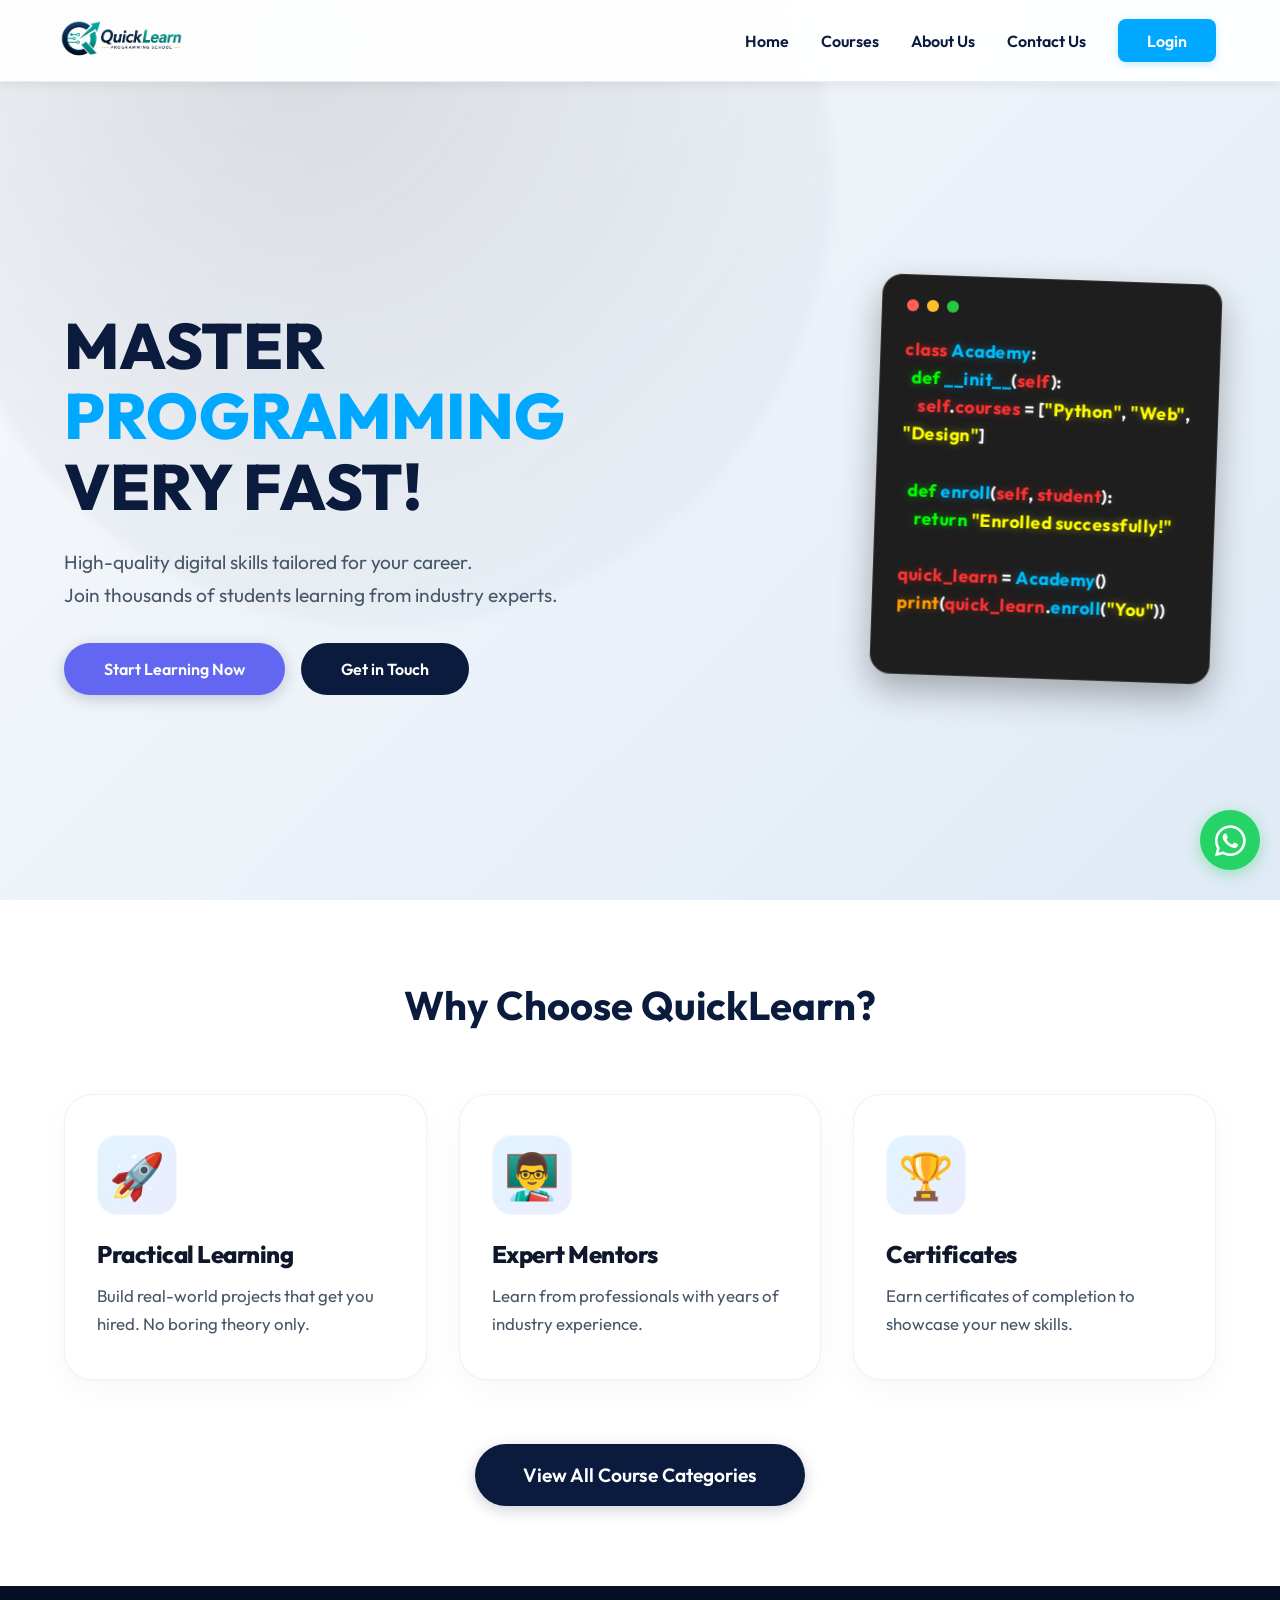
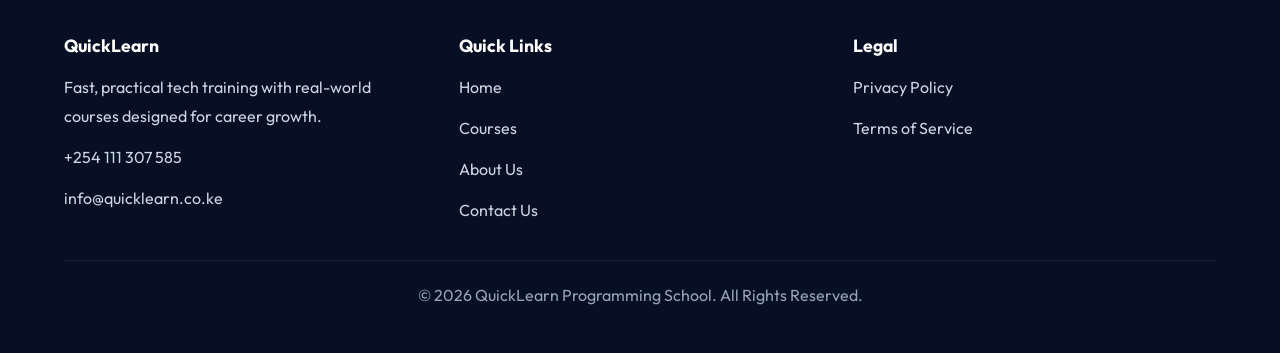
==== static/index.html @ 60c0bbc4 "Remove subtitle text from features section" ====
<!DOCTYPE html>
<html lang="en">
<head>
    <meta charset="UTF-8">
    <meta name="viewport" content="width=device-width, initial-scale=1.0">
    <title>Master Programming | QuickLearn Programming School</title>
    <meta name="description" content="Professional Technology and Programming Courses. Python, Web Development, Design, and more.">
    <link rel="preconnect" href="https://fonts.googleapis.com">
    <link rel="preconnect" href="https://fonts.gstatic.com" crossorigin>
    <link href="https://fonts.googleapis.com/css2?family=Outfit:wght@300;400;600;800&display=swap" rel="stylesheet">
    <link rel="stylesheet" href="/static/css/style.css">
    <link rel="stylesheet" href="https://cdnjs.cloudflare.com/ajax/libs/font-awesome/6.0.0/css/all.min.css">
</head>
<body class="home-page">
    <nav class="navbar">
        <a href="/" class="logo-image">
            <img src="/static/images/logo.jpeg" alt="QuickLearn Logo">
        </a>
        <div class="nav-links" id="dynamic-nav">
            <a href="/">Home</a>
            <a href="/courses">Courses</a>
            <a href="/about">About Us</a>
            <a href="/contact">Contact Us</a>
            <a href="/login" class="btn-auth-nav">Login</a>
        </div>
    </nav>

    <header id="home" class="hero">
        <div class="hero-content home-hero-content">
            <!-- badge removed per request -->
            <h1>MASTER <br><span class="highlight">PROGRAMMING</span> <br>VERY FAST!</h1>
            <p>High-quality digital skills tailored for your career. <br>Join thousands of students learning from industry experts.</p>
            <div class="hero-buttons">
                <a href="/courses" class="btn btn-primary" style="background: var(--primary-accent); padding: 1rem 2.5rem;">Start Learning Now</a>
                <a href="#contact" class="btn btn-secondary" style="background: var(--primary-dark); padding: 1rem 2.5rem;">Get in Touch</a>
            </div>
        </div>
        <div class="hero-image">
            <div class="glass-card mockup-card code-mockup">
                <div class="window-controls">
                    <span class="dot red"></span>
                    <span class="dot yellow"></span>
                    <span class="dot green"></span>
                </div>
                <div class="code-content">
                    <pre><code><span class="variable">class</span> <span class="function-name">Academy</span>:
  <span class="keyword">def</span> <span class="function-name">__init__</span>(<span class="variable">self</span>):
    <span class="variable">self</span>.<span class="variable">courses</span> = [<span class="string">"Python"</span>, <span class="string">"Web"</span>, <span class="string">"Design"</span>]
    
  <span class="keyword">def</span> <span class="function-name">enroll</span>(<span class="variable">self</span>, <span class="variable">student</span>):
    <span class="keyword">return</span> <span class="string">"Enrolled successfully!"</span>

<span class="variable">quick_learn</span> = <span class="function-name">Academy</span>()
<span class="method">print</span>(<span class="variable">quick_learn</span>.<span class="function-name">enroll</span>(<span class="string">"You"</span>))</code></pre>
                </div>
            </div>
        </div>
    </header>

    <section id="features" class="services-section" style="background: white;">
        <div class="section-header">
            <h2>Why Choose QuickLearn?</h2>
        </div>
        <div class="services-grid">
            <div class="service-card">
                <div class="icon">🚀</div>
                <h3>Practical Learning</h3>
                <p>Build real-world projects that get you hired. No boring theory only.</p>
            </div>
            <div class="service-card">
                <div class="icon">👨‍🏫</div>
                <h3>Expert Mentors</h3>
                <p>Learn from professionals with years of industry experience.</p>
            </div>
            <div class="service-card">
                <div class="icon">🏆</div>
                <h3>Certificates</h3>
                <p>Earn certificates of completion to showcase your new skills.</p>
            </div>
        </div>
        <div style="text-align: center; margin-top: 4rem;">
            <a href="/courses" class="btn btn-primary" style="font-size: 1.2rem; padding: 1.2rem 3rem;">View All Course Categories</a>
        </div>
    </section>

    <!-- Contact section removed from home page; use dedicated /contact page -->

    <footer>
        <div class="footer-grid">
            <div class="footer-brand">
                <h3>QuickLearn</h3>
                <p>Fast, practical tech training with real-world courses designed for career growth.</p>
                <a href="tel:+254111307585">+254 111 307 585</a>
                <a href="mailto:info@quicklearn.co.ke">info@quicklearn.co.ke</a>
            </div>
            <div class="footer-links">
                <h4>Quick Links</h4>
                <a href="/">Home</a>
                <a href="/courses">Courses</a>
                <a href="/about">About Us</a>
                <a href="/contact">Contact Us</a>
            </div>
            <div class="footer-links">
                <h4>Legal</h4>
                <a href="/privacy">Privacy Policy</a>
                <a href="/terms">Terms of Service</a>
            </div>
        </div>
        <div class="footer-bottom">
            <p>&copy; 2026 QuickLearn Programming School. All Rights Reserved.</p>
        </div>
    </footer>

    <!-- Floating WhatsApp Button -->
    <a href="https://wa.me/254111307585" class="floating-whatsapp" target="_blank">
        <i class="fab fa-whatsapp" style="color: white; font-size: 35px;"></i>
    </a>

    <script src="/static/js/main.js"></script>
</body>
</html>
---- static/css/style.css ----
:root {
     --primary-dark: #0B1B3D;
    --primary-light: #00A8FF;
    --primary-accent: #6366f1;
    --accent: #FF7A00;
    --success: #22c55e;
    --white: #FFFFFF;
    --bg-light: #F8FAFC;
    --bg-card: #FFFFFF;
    --text-main: #0B1B3D;
    --text-muted: #475569;
    --glass-bg: rgba(255, 255, 255, 0.7);
    --glass-border: rgba(255, 255, 255, 0.4);
    --shadow-sm: 0 1px 2px 0 rgb(0 0 0 / 0.05);
    --shadow-md: 0 4px 6px -1px rgb(0 0 0 / 0.1), 0 2px 4px -2px rgb(0 0 0 / 0.1);
    --shadow-lg: 0 10px 15px -3px rgb(0 0 0 / 0.1), 0 4px 6px -4px rgb(0 0 0 / 0.1);
    --shadow-xl: 0 20px 25px -5px rgb(0 0 0 / 0.1), 0 8px 10px -6px rgb(0 0 0 / 0.1);
}

* {
    margin: 0;
    padding: 0;
    box-sizing: border-box;
    font-family: 'Outfit', sans-serif;
    scroll-behavior: smooth;
}

html {
    /* keep the overscroll area dark to match the footer */
    background-color: #060f24;
    height: 100%;
}

body {
    background-color: var(--bg-light);
    color: var(--text-main);
    overflow-x: hidden;
    padding-top: 90px; /* ensure content sits below fixed navbar */
    min-height: 100vh;
    animation: fadeIn 1s ease-out;
}

/* Page-specific overrides to extend gradient/hero backgrounds to the top (removing seams) */
body.home-page,
body.about-page,
body.contact-page {
    padding-top: 0;
}

body.home-page .hero {
    padding-top: calc(90px + 6rem);
}

body.about-page .hero,
body.contact-page .hero {
    padding-top: calc(90px + 1.5rem) !important;
}

@keyframes fadeIn {
    from { opacity: 0; }
    to { opacity: 1; }
}

@keyframes float {
    0% { transform: translateY(0px) rotate(2deg); }
    50% { transform: translateY(-15px) rotate(3deg); }
    100% { transform: translateY(0px) rotate(2deg); }
}

html {
    scroll-padding-top: 90px;
}

/* Navbar */
.navbar {
    display: flex;
    justify-content: space-between;
    align-items: center;
    padding: 0.5rem 5% 0.5rem 4%;
    min-height: 65px;
    background: rgba(255, 255, 255, 0.95);
    backdrop-filter: blur(15px);
    -webkit-backdrop-filter: blur(15px);
    border-bottom: 1px solid rgba(0, 0, 0, 0.08);
    box-shadow: 0 2px 12px rgba(0, 0, 0, 0.08);
    position: fixed;
    width: 100%;
    top: 0;
    z-index: 1000;
    transition: all 0.3s ease;
    box-sizing: border-box;
}

.logo {
    font-size: 1.4rem;
    font-weight: 800;
    color: var(--primary-dark);
    white-space: nowrap;
    flex-shrink: 0;
    transition: all 0.3s ease;
}

.logo span {
    color: var(--primary-light);
}

.logo-image {
    display: flex;
    align-items: center;
    justify-content: flex-start;
    height: 65px;
    min-width: 340px;
    overflow: hidden;
}

.logo-image img {
    display: block;
    width: auto;
    max-width: 100%;
    height: auto;
    max-height: 55px;
    object-fit: contain;
    transform: scale(2.5);
    transform-origin: center left;
    mix-blend-mode: multiply;
}

.nav-links {
    display: flex;
    align-items: center;
    gap: 2rem;
    flex-wrap: nowrap;
    width: auto;
    margin-left: auto;
}

.nav-links a {
    text-decoration: none;
    color: var(--primary-dark);
    font-weight: 600;
    transition: all 0.3s ease;
    white-space: nowrap;
    font-size: 1rem;
}

.nav-links a:hover {
    color: var(--primary-light);
}

/* Keep link text consistent and highlight active link without hiding/changing text */
.nav-links a:visited {
    color: inherit;
}
.nav-links a:focus {
    outline: none;
}
.nav-links a.active,
.nav-links a[aria-current="page"] {
    color: var(--primary-light);
    font-weight: 800;
}

/* Ensure the auth button stays styled when active */
.nav-links a.btn-auth-nav.active {
    background: var(--primary-light);
    color: white !important;
}

.btn-auth-nav {
    background: var(--primary-light);
    color: white !important;
    padding: 0.7rem 1.8rem;
    border-radius: 8px;
    box-shadow: 0 2px 8px rgba(0, 168, 255, 0.25);
    font-weight: 700;
    white-space: nowrap;
    flex-shrink: 0;
}

.btn-auth-nav:hover {
    background: var(--primary-dark);
    transform: translateY(-2px);
    box-shadow: 0 6px 15px rgba(0, 168, 255, 0.3);
}

.btn-whatsapp-nav {
    background: #25D366;
    color: white !important;
    padding: 0.6rem 1.2rem;
    border-radius: 50px;
}

.btn-whatsapp-nav:hover {
    background: #128C7E;
    color: white !important;
    box-shadow: 0 4px 10px rgba(37, 211, 102, 0.3);
}

/* New Premium Course Cards */
.container {
    max-width: 1200px;
    margin: 0 auto;
    padding: 0 4%;
}

.courses-page {
    padding: 30px 0 3.5rem;
}

.courses-header {
    margin-bottom: 1.4rem;
    max-width: 720px;
}

.courses-header h1 {
    font-size: clamp(2rem, 4vw, 2.8rem);
    margin-bottom: 0.65rem;
    font-weight: 800;
    line-height: 1.05;
}

.courses-header p {
    color: var(--text-muted);
    font-size: 1rem;
    margin: 0;
    max-width: 640px;
}

.course-grid {
    display: grid;
    grid-template-columns: repeat(auto-fill, minmax(260px, 1fr));
    gap: 1rem 1.4rem;
    row-gap: 1.6rem;
    padding: 0.75rem 0 1.75rem 0;
}

.loading-state {
    text-align: center;
    grid-column: 1 / -1;
    padding: 2rem 1rem;
    color: var(--text-muted);
}

.loading-state i {
    font-size: 1.85rem;
    color: var(--primary-light);
}

.udemy-card {
    background: linear-gradient(180deg, rgba(255,255,255,0.96), rgba(245,247,250,0.96));
    border-radius: 20px;
    overflow: hidden;
    transition: transform 0.3s ease, box-shadow 0.3s ease, border-color 0.3s ease;
    border: 1px solid rgba(148, 163, 184, 0.22);
    box-shadow: 0 12px 32px rgba(15, 23, 42, 0.10);
    cursor: pointer;
    display: flex;
    flex-direction: column;
    min-height: 340px;
    position: relative;
}

.udemy-card:hover {
    transform: translateY(-4px);
    box-shadow: 0 18px 40px rgba(15, 23, 42, 0.14);
    border-color: rgba(99, 102, 241, 0.35);
}

.card-img-wrapper {
    width: 100%;
    height: 160px;
    margin-bottom: 0;
    position: relative;
}

.card-img-wrapper::after {
    content: '';
    position: absolute;
    inset: 0;
    background: linear-gradient(180deg, rgba(15, 23, 42, 0.03), rgba(15, 23, 42, 0.18));
    pointer-events: none;
}

.card-img {
    width: 100%;
    height: 100%;
    object-fit: cover;
    display: block;
}

.card-content {
    padding: 0.9rem 1rem 0.55rem;
    flex: 1;
    display: flex;
    flex-direction: column;
}

.card-title {
    font-size: 1.05rem;
    font-weight: 800;
    color: #0f172a;
    margin-bottom: 0.55rem;
    line-height: 1.25;
}

.card-tags {
    display: flex;
    flex-wrap: wrap;
    gap: 0.5rem;
    margin-bottom: 1rem;
}

.tag {
    padding: 0.32rem 0.65rem;
    border-radius: 999px;
    font-size: 0.73rem;
    font-weight: 700;
    color: #334155;
    background: #f8fafc;
    border: 1px solid rgba(148, 163, 184, 0.18);
    display: inline-flex;
    align-items: center;
    gap: 0.22rem;
}

.tag.rating {
    color: #92400e;
    background: rgba(253, 230, 138, 0.35);
    border-color: rgba(245, 158, 11, 0.25);
}

.tag i {
    font-size: 0.72rem;
    color: #d97706;
}

.card-footer {
    padding: 0 1rem 0.85rem;
    display: flex;
    align-items: center;
    justify-content: space-between;
    gap: 0.75rem;
    margin-top: auto;
}

.price-tag {
    font-size: 1rem;
    font-weight: 800;
    color: #111827;
}

.btn-enroll-premium {
    background: linear-gradient(135deg, var(--primary-dark), var(--primary-light));
    color: white;
    padding: 0.55rem 0.95rem;
    border-radius: 999px;
    font-weight: 800;
    border: none;
    transition: transform 0.25s ease, box-shadow 0.25s ease, background 0.25s ease;
    cursor: pointer;
    font-size: 0.82rem;
    white-space: nowrap;
}

.btn-enroll-premium:hover {
    transform: translateY(-1px);
    box-shadow: 0 12px 24px rgba(0, 168, 255, 0.18);
    background: linear-gradient(135deg, #0b172f, #00a8ff);
}

.btn-enrolled-premium {
    background: #e2e8f0;
    color: #0f172a;
    padding: 0.55rem 0.95rem;
    border-radius: 999px;
    font-weight: 800;
    border: 1px solid rgba(148, 163, 184, 0.4);
    cursor: default;
}

.btn-enrolled-premium:hover {
    transform: none;
    box-shadow: none;
    background: #dbeafe;
}

.course-detail-modal {
    position: fixed;
    inset: 0;
    display: none;
    align-items: center;
    justify-content: center;
    background: rgba(15, 23, 42, 0.72);
    z-index: 2000;
    padding: 1.5rem;
}

.course-detail-modal.active {
    display: flex;
}

.course-detail-panel {
    width: min(980px, 100%);
    max-height: min(92vh, 860px);
    overflow-y: auto;
    background: #ffffff;
    border-radius: 28px;
    box-shadow: var(--shadow-xl);
    padding: 1.5rem;
    position: relative;
}

.course-detail-close {
    position: absolute;
    right: 1rem;
    top: 1rem;
    width: 40px;
    height: 40px;
    border: none;
    border-radius: 999px;
    background: rgba(15, 23, 42, 0.08);
    color: #0f172a;
    font-size: 1.25rem;
    cursor: pointer;
}

.course-detail-header {
    display: grid;
    grid-template-columns: 280px 1fr;
    gap: 1.5rem;
    align-items: start;
    margin-bottom: 1.5rem;
}

.course-detail-img {
    width: 100%;
    height: 100%;
    object-fit: cover;
    border-radius: 22px;
}

.course-detail-meta {
    display: flex;
    flex-direction: column;
    gap: 0.6rem;
}

.course-detail-category {
    display: inline-flex;
    padding: 0.45rem 0.85rem;
    border-radius: 999px;
    color: #475569;
    background: #f8fafc;
    border: 1px solid rgba(148, 163, 184, 0.18);
    font-weight: 700;
    width: fit-content;
}

.course-detail-title {
    font-size: clamp(1.9rem, 2.5vw, 2.4rem);
    line-height: 1.1;
    margin: 0;
}

.course-detail-instructor {
    color: var(--text-muted);
    font-weight: 600;
}

.course-detail-rating {
    color: #0f172a;
    font-weight: 800;
    display: inline-flex;
    align-items: center;
    gap: 0.45rem;
}

.course-detail-description {
    color: var(--text-muted);
    line-height: 1.8;
    margin-bottom: 1.5rem;
}

.course-detail-footer {
    display: flex;
    flex-wrap: wrap;
    justify-content: space-between;
    gap: 1rem;
    align-items: center;
}

.course-detail-price {
    font-size: 1.6rem;
    font-weight: 900;
    color: var(--primary-dark);
}

@media (max-width: 820px) {
    .course-detail-header {
        grid-template-columns: 1fr;
    }
}

/* Dashboard Styles */
.dashboard-container {
    padding-top: 30px;
    max-width: 1200px;
    margin: 0 auto;
    padding-left: 5%;
    padding-right: 5%;
}

.dashboard-header {
    display: flex;
    justify-content: space-between;
    align-items: flex-end;
    margin-bottom: 1.5rem;
}

.dashboard-header h1 {
    margin-top: 0;
}

.stats-grid {
    display: grid;
    grid-template-columns: repeat(auto-fit, minmax(200px, 1fr));
    gap: 1.5rem;
    margin-bottom: 3rem;
}

.stat-card {
    background: white;
    padding: 1.5rem;
    border-radius: 20px;
    box-shadow: var(--shadow-md);
    border: 1px solid rgba(0,0,0,0.05);
}

.stat-card h4 {
    color: var(--text-muted);
    font-size: 0.9rem;
    margin-bottom: 0.5rem;
}

.stat-card .value {
    font-size: 2rem;
    font-weight: 800;
    color: var(--primary-dark);
}

/* Hero Section */
.hero {
    display: flex;
    align-items: center;
    justify-content: space-between;
    min-height: 100vh;
    padding: 6rem 5% 2rem;
    background: linear-gradient(135deg, var(--bg-light) 0%, #E0EAF5 100%);
    position: relative;
    overflow: hidden;
}

.hero::before {
    content: '';
    position: absolute;
    top: -30%;
    left: -5%;
    width: 70vw;
    height: 70vw;
    background: radial-gradient(circle at 40% 35%, rgba(15,23,42,0.12) 0%, rgba(15,23,42,0.08) 28%, rgba(15,23,42,0.04) 56%, rgba(15,23,42,0) 100%);
    border-radius: 50%;
    opacity: 1;
    z-index: 0;
    pointer-events: none;
    filter: blur(6px);
}

.hero-content {
    flex: 1;
    z-index: 1;
    max-width: 44rem;
    overflow-wrap: break-word;
    word-break: break-word;
}

.contact-hero .hero-content {
    max-width: 42rem;
}

/* Raise the left hero content to better align with mockup */
.hero-content {
    position: relative;
    top: 0;
}

.home-hero-content {
    top: -1.5rem;
}

.hero-content h1 {
    font-size: 4rem;
    font-weight: 800;
    line-height: 1.1;
    color: var(--primary-dark);
    margin-bottom: 1.5rem;
}

.hero-content p {
    font-size: 1rem;
    line-height: 1.7;
    max-width: 42rem;
}

.highlight {
    color: var(--primary-light);
}

.hero-content p {
    font-size: 1.2rem;
    color: var(--text-muted);
    margin-bottom: 2rem;
    max-width: 650px;
}

.hero-buttons {
    display: flex;
    gap: 1rem;
}

.btn {
    display: inline-flex;
    align-items: center;
    justify-content: center;
    gap: 0.5rem;
    padding: 0.8rem 1.8rem;
    border-radius: 50px;
    font-weight: 600;
    text-decoration: none;
    transition: all 0.3s ease;
    border: none;
    cursor: pointer;
    font-size: 1rem;
    color: var(--white);
}

button,
.btn,
.btn-auth,
.btn-enroll-premium,
.btn-enrolled-premium,
.btn-whatsapp-large,
.btn-whatsapp-nav {
    color: white !important;
}

.btn-primary {
    background: var(--primary-dark);
    color: var(--white);
    box-shadow: 0 4px 15px rgba(11, 27, 61, 0.2);
}

.btn-primary:hover {
    background: var(--primary-light);
    transform: translateY(-2px);
    box-shadow: 0 6px 20px rgba(0, 168, 255, 0.3);
    color: var(--white);
}

.btn-secondary {
    background: var(--accent);
    color: var(--white);
}

.btn-secondary:hover {
    background: #e66e00;
    transform: translateY(-2px);
    box-shadow: 0 6px 20px rgba(255, 122, 0, 0.3);
    color: var(--white);
}

.hero-image {
    flex: 1;
    display: flex;
    justify-content: flex-end;
    align-items: center;
    position: relative;
    z-index: 1;
}

.glass-card {
    background: rgba(255, 255, 255, 0.7);
    backdrop-filter: blur(10px);
    -webkit-backdrop-filter: blur(10px);
    border: 1px solid rgba(255, 255, 255, 0.8);
    border-radius: 20px;
    padding: 2rem;
    box-shadow: 0 8px 32px rgba(0, 0, 0, 0.05);
}

.mockup-card {
    width: 340px;
    height: 400px;
    display: flex;
    flex-direction: column;
    justify-content: center;
    align-items: center;
    text-align: center;
    background: linear-gradient(135deg, var(--primary-light), var(--primary-dark));
    color: white;
    position: relative;
    top: -3rem; /* raise the mockup visually on larger screens */
    transform: rotate(2deg);
    transition: transform 0.5s cubic-bezier(0.175, 0.885, 0.32, 1.275);
    animation: float 6s ease-in-out infinite;
}

.mockup-card h3 {
    font-size: 2rem;
    margin-bottom: 1rem;
}

.mockup-card:hover {
    transform: rotate(0deg) scale(1.05);
}

.mockup-card.code-mockup {
    background: #1e1e1e;
    text-align: left;
    align-items: flex-start;
    justify-content: flex-start;
    padding: 1.5rem;
    box-shadow: 0 15px 35px rgba(0,0,0,0.3);
    border: 1px solid #333;
}

.window-controls {
    display: flex;
    gap: 8px;
    margin-bottom: 1.5rem;
    width: 100%;
}

.window-controls .dot {
    width: 12px;
    height: 12px;
    border-radius: 50%;
}

.dot.red { background: #ff5f56; }
.dot.yellow { background: #ffbd2e; }
.dot.green { background: #27c93f; }

.code-content {
    font-family: 'Consolas', 'Courier New', Courier, monospace;
    font-size: 1.1rem;
    line-height: 1.6;
    width: 100%;
    overflow: hidden;
    color: #ffffff;
    font-weight: bold;
    letter-spacing: 0.5px;
    text-shadow: 0 0 5px rgba(255,255,255,0.2);
}

.code-content pre {
    margin: 0;
    white-space: pre-wrap;
}

.code-content .keyword { color: #00ff00; text-shadow: 0 0 8px rgba(0,255,0,0.4); }
.code-content .function-name { color: #00bfff; text-shadow: 0 0 8px rgba(0,191,255,0.4); }
.code-content .variable { color: #ff3333; text-shadow: 0 0 8px rgba(255,51,51,0.4); }
.code-content .string { color: #ffff00; text-shadow: 0 0 8px rgba(255,255,0,0.4); }
.code-content .method { color: #ff9900; text-shadow: 0 0 8px rgba(255,153,0,0.4); }
.code-content .number { color: #ff9900; text-shadow: 0 0 8px rgba(255,153,0,0.4); }

/* Services */
.services-section {
    padding: 5rem 5%;
    background: var(--white);
}

/* FAQ Section */
.faq-section {
    padding: 4rem 5%;
    background: var(--bg-light);
}

.faq-card {
    background: var(--white);
    border-radius: 18px;
    padding: 2rem 2.5rem;
    box-shadow: var(--shadow-md);
    max-width: 1100px;
    margin: 0 auto;
}

.faq-card details {
    border-bottom: 1px solid rgba(15, 23, 42, 0.06);
    padding: 1.15rem 0;
}

.faq-card details:last-child {
    border-bottom: none;
}

.faq-card summary {
    list-style: none;
    cursor: pointer;
    font-weight: 700;
    font-size: 1.15rem;
    color: var(--primary-dark);
    outline: none;
}

.faq-card summary::-webkit-details-marker { display: none; }

.faq-card summary::after {
    content: '';
    display: inline-block;
    width: 18px;
    height: 18px;
    float: right;
    transition: transform 0.2s ease;
    background-repeat: no-repeat;
    background-position: center;
    background-image: url("data:image/svg+xml;utf8,<svg xmlns='http://www.w3.org/2000/svg' width='18' height='18'><path d='M3 7 L9 13 L15 7' stroke='%23475369' stroke-width='1.6' fill='none' stroke-linecap='round' stroke-linejoin='round'/></svg>");
}

.faq-card details[open] summary::after {
    transform: rotate(180deg);
}

.faq-card p {
    color: var(--text-muted);
    margin: 0.6rem 0 0.4rem 0;
    line-height: 1.8;
}

@media (max-width: 768px) {
    .faq-card { padding: 1.25rem; }
    .faq-card summary { font-size: 1.05rem; }
}

.section-header {
    text-align: center;
    margin-bottom: 4rem;
}

.section-header h2 {
    font-size: 2.5rem;
    color: var(--primary-dark);
}

.section-header p {
    color: var(--primary-light);
    font-weight: 600;
}

.services-grid {
    display: grid;
    grid-template-columns: repeat(auto-fit, minmax(280px, 1fr));
    gap: 2rem;
}

.service-card {
    background: #ffffff;
    border-radius: 28px;
    padding: 2.5rem 2rem;
    text-align: left;
    transition: all 0.5s cubic-bezier(0.25, 0.8, 0.25, 1);
    border: 1px solid rgba(15, 23, 42, 0.06);
    box-shadow: 0 10px 30px rgba(15, 23, 42, 0.03), 0 1px 3px rgba(15, 23, 42, 0.02);
    position: relative;
    overflow: hidden;
    z-index: 1;
}

.service-card::before {
    content: '';
    position: absolute;
    top: 0;
    left: 0;
    width: 100%;
    height: 100%;
    background: linear-gradient(135deg, rgba(99, 102, 241, 0.03) 0%, rgba(0, 168, 255, 0.05) 100%);
    z-index: -1;
    opacity: 0;
    transition: opacity 0.5s ease;
}

.service-card::after {
    content: '';
    position: absolute;
    top: 0;
    left: 0;
    width: 100%;
    height: 4px;
    background: linear-gradient(90deg, var(--primary-light), var(--primary-accent));
    opacity: 0;
    transition: opacity 0.4s ease, transform 0.4s ease;
    transform: scaleX(0);
    transform-origin: left;
}

.service-card:hover {
    transform: translateY(-8px);
    box-shadow: 0 25px 50px rgba(15, 23, 42, 0.08), 0 4px 12px rgba(15, 23, 42, 0.04);
    border-color: rgba(99, 102, 241, 0.15);
}

.service-card:hover::before {
    opacity: 1;
}

.service-card:hover::after {
    opacity: 1;
    transform: scaleX(1);
}

.service-card .icon {
    font-size: 2.8rem;
    margin-bottom: 1.5rem;
    display: inline-flex;
    align-items: center;
    justify-content: center;
    width: 80px;
    height: 80px;
    background: linear-gradient(135deg, rgba(0, 168, 255, 0.12), rgba(99, 102, 241, 0.12));
    border-radius: 20px;
    color: var(--primary-accent);
    position: relative;
    transition: transform 0.5s cubic-bezier(0.34, 1.56, 0.64, 1);
    box-shadow: inset 0 0 0 1px rgba(255, 255, 255, 0.5);
}

.service-card .icon::before {
    content: '';
    position: absolute;
    inset: -2px;
    border-radius: 22px;
    background: linear-gradient(135deg, var(--primary-light), var(--primary-accent));
    opacity: 0;
    z-index: -1;
    transition: opacity 0.4s ease;
    filter: blur(10px);
}

.service-card:hover .icon {
    transform: scale(1.1) rotate(5deg);
}

.service-card:hover .icon::before {
    opacity: 0.4;
}

.service-card h3 {
    color: #0f172a;
    margin-bottom: 0.8rem;
    font-size: 1.5rem;
    font-weight: 800;
    letter-spacing: -0.02em;
}

.service-card p {
    color: #475569;
    line-height: 1.7;
    font-size: 1.05rem;
    margin: 0;
}

/* Roadmap Section */
.roadmap-section {
    padding: 5rem 5%;
    background: var(--bg-light);
}

.roadmap-container {
    max-width: 1000px;
    margin: 0 auto;
    background: var(--white);
    padding: 2rem;
    border-radius: 30px;
    box-shadow: 0 20px 60px rgba(0, 0, 0, 0.05);
    border: 1px solid rgba(0, 168, 255, 0.1);
    overflow: hidden;
    display: flex;
    justify-content: center;
    align-items: center;
}

.roadmap-img {
    width: 100%;
    height: auto;
    border-radius: 15px;
    transition: transform 0.5s ease;
}

.roadmap-img:hover {
    transform: scale(1.02);
}

/* Contact Section */
.contact-section {
    padding: 5rem 5%;
    background: linear-gradient(135deg, #eff5ff 0%, #ffffff 100%);
    color: var(--text-main);
}

.contact-container {
    display: grid;
    grid-template-columns: repeat(2, minmax(0, 1fr));
    gap: 2.5rem;
    align-items: stretch;
}

.contact-info {
    background: white;
    border-radius: 30px;
    box-shadow: var(--shadow-lg);
    padding: 2.5rem;
    min-width: 300px;
    color: var(--text-main);
}

.contact-info h2 {
    font-size: clamp(2rem, 2.6vw, 2.6rem);
    margin-bottom: 1rem;
    color: var(--primary-dark);
}

.contact-info p {
    color: var(--text-muted);
    margin-bottom: 2rem;
    line-height: 1.8;
}

.contact-info .contact-highlight {
    display: grid;
    gap: 1rem;
    margin-top: 1.5rem;
}

.contact-info .contact-card {
    background: linear-gradient(135deg, rgba(0, 168, 255, 0.12), rgba(99, 102, 241, 0.08));
    border: 1px solid rgba(0, 168, 255, 0.15);
    border-radius: 22px;
    padding: 1.5rem;
}

.contact-info .contact-card strong {
    display: block;
    margin-bottom: 0.5rem;
    color: var(--primary-dark);
}

.contact-info .contact-card a {
    color: var(--primary-dark);
    text-decoration: none;
}

.btn-whatsapp-large {
    background: var(--accent);
    color: white;
    font-size: 1.1rem;
    padding: 1rem 2rem;
    display: inline-flex;
    align-items: center;
    gap: 0.75rem;
    border-radius: 999px;
    box-shadow: 0 12px 30px rgba(255, 122, 0, 0.18);
}

.btn-whatsapp-large:hover {
    background: #e66e00;
}

.contact-form-wrapper {
    background: linear-gradient(180deg, rgba(255,255,255,0.95), rgba(235,243,255,0.95));
    border-radius: 30px;
    padding: 2.5rem;
    box-shadow: var(--shadow-xl);
    min-width: 300px;
}

.contact-form-wrapper h3 {
    margin-bottom: 1.5rem;
    font-size: 2rem;
    color: var(--primary-dark);
}

.form-group label {
    display: block;
    margin-bottom: 0.5rem;
    font-size: 0.95rem;
    color: var(--text-muted);
}

.form-group input,
.form-group textarea {
    width: 100%;
    padding: 1rem;
    border-radius: 16px;
    border: 1px solid rgba(99, 102, 241, 0.25);
    background: rgba(255, 255, 255, 0.95);
    color: var(--text-main);
    font-family: inherit;
}

.form-group input::placeholder,
.form-group textarea::placeholder {
    color: rgba(71, 85, 105, 0.5);
}

.btn-submit {
    width: 100%;
    background: var(--primary-dark);
    color: var(--white);
    border-radius: 999px;
    padding: 1rem 0;
    font-weight: 700;
    box-shadow: 0 16px 35px rgba(11, 27, 61, 0.15);
}

.btn-submit:hover {
    background: var(--primary-light);
}

@media (max-width: 900px) {
    .contact-container {
        grid-template-columns: 1fr;
    }
}

.form-group {
    margin-bottom: 1.5rem;
}

.form-group label {
    display: block;
    margin-bottom: 0.5rem;
    font-size: 0.9rem;
    color: #b0c4de;
}

.form-group input, .form-group textarea {
    width: 100%;
    padding: 0.8rem;
    border-radius: 8px;
    border: 1px solid rgba(255, 255, 255, 0.2);
    background: rgba(255, 255, 255, 0.1);
    color: var(--white);
    font-family: inherit;
}

.form-group input::placeholder, .form-group textarea::placeholder {
    color: rgba(71, 85, 105, 0.65);
}

.auth-card .form-group input::placeholder {
    color: rgba(71, 85, 105, 0.65);
}

/* Nudge the auth/signup card down slightly (0.5 points) */
.auth-card {
    transform: translateY(0.5pt);
}

.contact-form-wrapper .form-group label {
    color: var(--primary-dark);
}

.contact-form-wrapper .form-group input,
.contact-form-wrapper .form-group textarea {
    border: 1px solid rgba(99, 102, 241, 0.25);
    background: rgba(255, 255, 255, 0.95);
    color: var(--text-main);
}

.contact-form-wrapper .form-group input::placeholder,
.contact-form-wrapper .form-group textarea::placeholder {
    color: rgba(71, 85, 105, 0.65);
}

.form-group input:focus, .form-group textarea:focus {
    outline: none;
    border-color: var(--primary-light);
    background: rgba(255, 255, 255, 0.15);
}

.btn-submit {
    width: 100%;
    background: var(--primary-light);
    color: var(--white);
}

.btn-submit:hover {
    background: #0088cc;
}

/* Footer */
footer {
    background: #060f24;
    color: #b0c4de;
    padding: 3rem 5%;
}

.footer-grid {
    display: grid;
    grid-template-columns: repeat(auto-fit, minmax(200px, 1fr));
    gap: 2rem;
    max-width: 1200px;
    margin: 0 auto 1.5rem;
    text-align: left;
}

.footer-brand h3,
.footer-links h4 {
    color: white;
    margin-bottom: 1rem;
    font-size: 1.1rem;
}

.footer-brand p,
.footer-links a,
.footer-brand a {
    color: #cbd5e1;
    line-height: 1.8;
    display: block;
    margin-bottom: 0.75rem;
    text-decoration: none;
}

.footer-links a:hover,
.footer-brand a:hover {
    color: white;
}

.footer-bottom {
    text-align: center;
    color: #94a3b8;
    border-top: 1px solid rgba(255,255,255,0.08);
    padding-top: 1.5rem;
}

/* Floating WhatsApp */
.floating-whatsapp {
    position: fixed;
    bottom: 30px;
    right: 20px;
    width: 60px;
    height: 60px;
    background-color: #25d366;
    border-radius: 50%;
    display: flex;
    justify-content: center;
    align-items: center;
    box-shadow: 0 4px 15px rgba(37, 211, 102, 0.4);
    z-index: 1000;
    transition: transform 0.3s ease;
    text-decoration: none;
}

.floating-whatsapp:hover {
    transform: scale(1.1);
}

.hidden {
    display: none;
}

.success-msg {
    margin-top: 1rem;
    padding: 1rem;
    background: rgba(37, 211, 102, 0.2);
    color: #25d366;
    border-radius: 8px;
    border: 1px solid #25d366;
    text-align: center;
}

/* Tutor Cards */
.tutors-grid {
    display: grid;
    grid-template-columns: repeat(auto-fit, minmax(280px, 1fr));
    gap: 2.5rem;
    margin-bottom: 4rem;
}

.tutor-card {
    perspective: 1000px;
    cursor: pointer;
    border-radius: 24px;
    position: relative;
    overflow: hidden;
    transition: all 0.4s cubic-bezier(0.165, 0.84, 0.44, 1);
    background: #ffffff;
    box-shadow: 0 10px 30px rgba(0,0,0,0.05);
    border: 1px solid rgba(0, 0, 0, 0.05);
}

.tutor-card:hover {
    box-shadow: 0 20px 40px rgba(0, 0, 0, 0.12);
}

.tutor-card-wrapper {
    position: relative;
    width: 100%;
    display: flex;
    flex-direction: column;
    height: 100%;
}

.tutor-img-container {
    width: 100%;
    height: 280px;
    overflow: hidden;
    position: relative;
}

.tutor-img {
    width: 100%;
    height: 100%;
    object-fit: cover;
    object-position: top center;
    transition: transform 0.6s cubic-bezier(0.165, 0.84, 0.44, 1);
}

.tutor-card:hover .tutor-img {
    transform: scale(1.08);
}

.tutor-badge {
    position: absolute;
    top: 1rem;
    left: 1rem;
    width: 45px;
    height: 45px;
    background: rgba(255, 255, 255, 0.85);
    backdrop-filter: blur(8px);
    border-radius: 12px;
    display: flex;
    align-items: center;
    justify-content: center;
    font-size: 1.2rem;
    color: var(--primary-dark);
    z-index: 2;
    box-shadow: 0 4px 15px rgba(0,0,0,0.1);
}

.tutor-info {
    padding: 1.5rem;
    background: white;
    display: flex;
    flex-direction: column;
    gap: 0.5rem;
    flex-grow: 1;
}

.tutor-role {
    font-size: 0.9rem;
    color: var(--primary-light);
    text-transform: uppercase;
    letter-spacing: 1px;
    font-weight: 700;
    margin: 0;
}

.tutor-name {
    font-size: 1.4rem;
    font-weight: 800;
    color: var(--primary-dark);
    margin: 0;
}

.tutor-stats {
    display: flex;
    gap: 1rem;
    margin-top: 1rem;
    padding-top: 1rem;
    border-top: 1px solid rgba(0,0,0,0.06);
}

.tutor-stats .stat {
    display: flex;
    align-items: center;
    gap: 0.5rem;
    color: var(--text-muted);
    font-size: 0.95rem;
    font-weight: 600;
}

.tutor-stats .stat i {
    color: var(--accent);
}

@media (max-width: 768px) {
    .navbar {
        padding: 1rem 3%;
    }

    body {
        padding-top: 80px;
    }

    .nav-links {
        gap: 1rem;
    }

    .nav-links a {
        font-size: 0.95rem;
    }

    .btn-auth-nav {
        padding: 0.6rem 1.2rem;
        font-size: 0.95rem;
    }

    .hero {
        flex-direction: column;
        text-align: center;
        padding-top: 8rem;
        padding-bottom: 4rem;
    }
    
    .hero-content h1 {
        font-size: 2.6rem;
        margin-bottom: 1rem;
    }

    /* cancel desktop raise on smaller screens */
    .hero-content {
        top: 0;
    }

    .hero-content p {
        font-size: 1.1rem;
        margin-bottom: 1.5rem;
    }
    
    .hero-buttons {
        flex-direction: column;
        align-items: stretch;
        gap: 0.8rem;
        margin-bottom: 3rem;
        width: 100%;
        max-width: 300px;
        margin-left: auto;
        margin-right: auto;
    }

    .btn {
        width: 100%;
    }
    
    .services-section {
        padding: 3rem 5%;
    }

    .services-grid {
        gap: 1.2rem;
    }

    .service-card {
        padding: 1.8rem;
        border-radius: 20px;
    }

    .service-card .icon {
        font-size: 2.2rem;
        padding: 0.8rem;
    }

    .section-header h2 {
        font-size: 2rem;
    }

    .tutors-grid {
        grid-template-columns: 1fr;
    }
    
    .contact-container {
        flex-direction: column;
        gap: 2rem;
    }

    .mockup-card {
        width: 100%;
        max-width: 320px;
        height: auto;
        min-height: 380px;
        transform: rotate(0deg);
        margin-top: 2rem;
        top: 0; /* cancel the desktop raise on smaller screens */
    }
}

@media (max-width: 480px) {
    .navbar {
        padding: 1rem 2%;
    }

    body {
        padding-top: 72px;
    }

    .logo {
        font-size: 1.2rem;
    }

    .nav-links {
        gap: 0.8rem;
    }

    .nav-links a {
        font-size: 0.9rem;
    }

    .btn-auth-nav {
        padding: 0.5rem 1rem;
        font-size: 0.9rem;
    }

    .hero-content h1 {
        font-size: 2.2rem;
    }

    .service-card {
        padding: 1.5rem;
    }

    .section-header {
        margin-bottom: 2.5rem;
    }
}
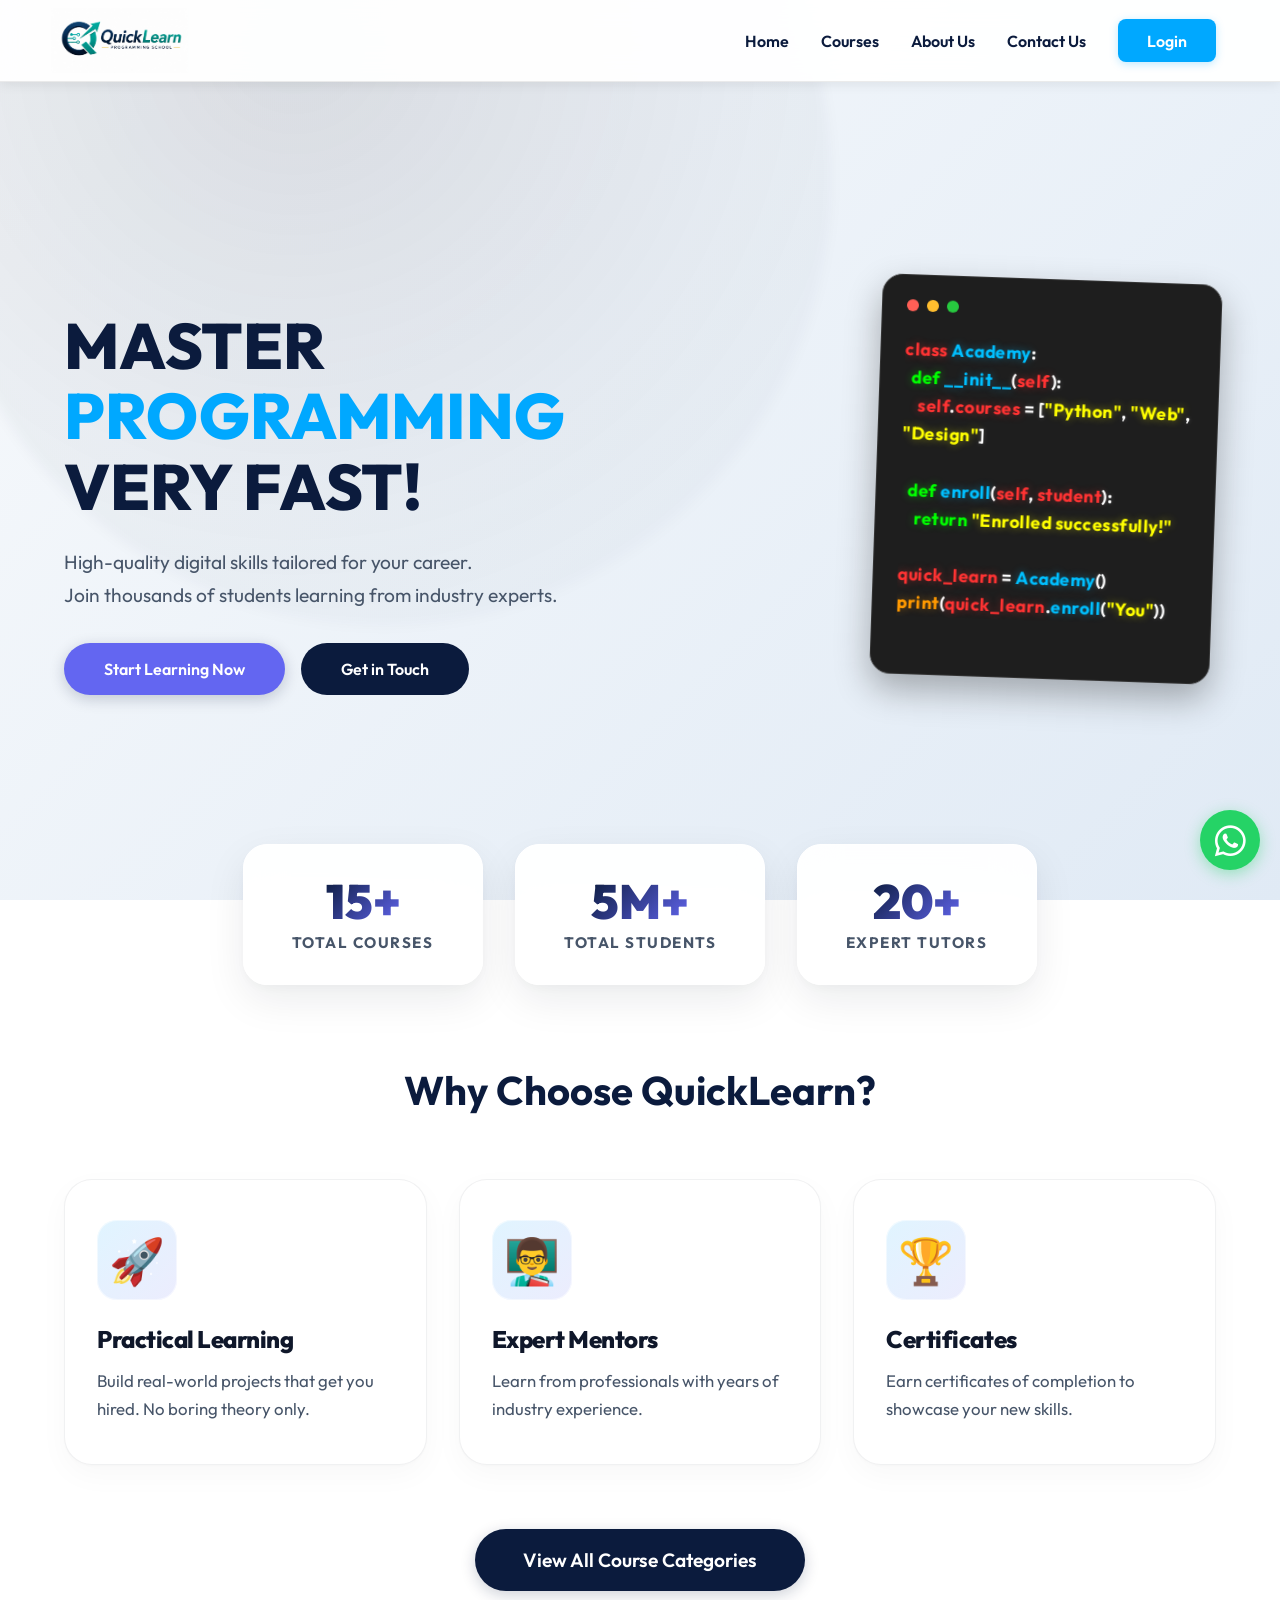
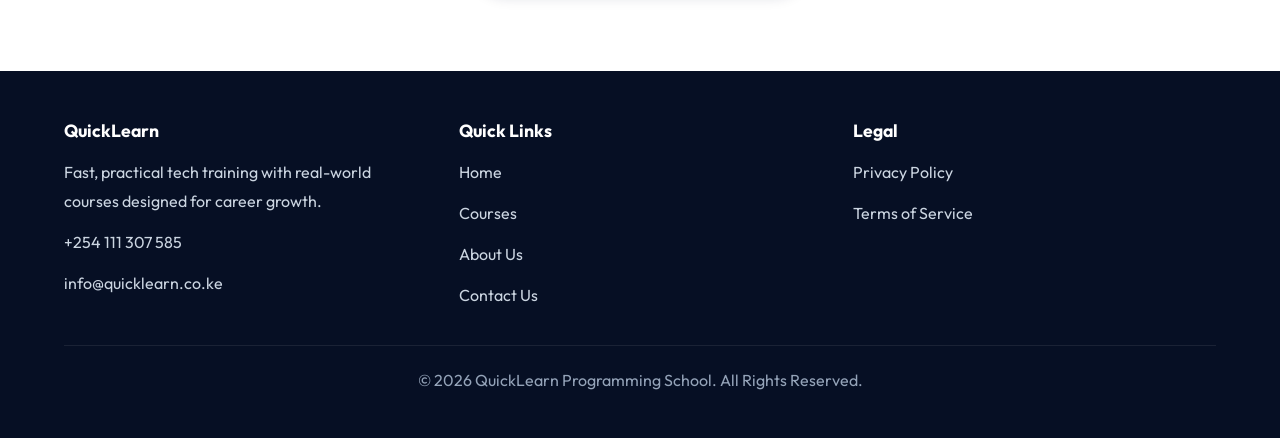
==== commit 351d52c8: "Add stats banner showing total courses, students, and tutors" ====
--- a/static/index.html
+++ b/static/index.html
@@ -58,6 +58,20 @@
     </header>
 
     <section id="features" class="services-section" style="background: white;">
+        <div class="stats-banner">
+            <div class="stat-item">
+                <div class="stat-number">15+</div>
+                <div class="stat-label">Total Courses</div>
+            </div>
+            <div class="stat-item">
+                <div class="stat-number">5M+</div>
+                <div class="stat-label">Total Students</div>
+            </div>
+            <div class="stat-item">
+                <div class="stat-number">20+</div>
+                <div class="stat-label">Expert Tutors</div>
+            </div>
+        </div>
         <div class="section-header">
             <h2>Why Choose QuickLearn?</h2>
         </div>
--- a/static/css/style.css
+++ b/static/css/style.css
@@ -842,6 +842,58 @@
     .faq-card summary { font-size: 1.05rem; }
 }
 
+/* Stats Banner */
+.stats-banner {
+    display: flex;
+    justify-content: center;
+    gap: 2rem;
+    margin-bottom: 5rem;
+    flex-wrap: wrap;
+    position: relative;
+    z-index: 10;
+    margin-top: -8.5rem;
+}
+
+.stat-item {
+    background: rgba(255, 255, 255, 0.95);
+    backdrop-filter: blur(20px);
+    -webkit-backdrop-filter: blur(20px);
+    padding: 2rem 3rem;
+    border-radius: 24px;
+    text-align: center;
+    box-shadow: 0 15px 40px rgba(15, 23, 42, 0.08), 0 4px 12px rgba(15, 23, 42, 0.03);
+    border: 1px solid rgba(255, 255, 255, 1);
+    display: flex;
+    flex-direction: column;
+    align-items: center;
+    gap: 0.5rem;
+    min-width: 240px;
+    transition: transform 0.4s cubic-bezier(0.25, 0.8, 0.25, 1), box-shadow 0.4s ease;
+}
+
+.stat-item:hover {
+    transform: translateY(-8px);
+    box-shadow: 0 25px 50px rgba(15, 23, 42, 0.12), 0 8px 24px rgba(15, 23, 42, 0.06);
+    border-color: rgba(99, 102, 241, 0.15);
+}
+
+.stat-number {
+    font-size: 3rem;
+    font-weight: 900;
+    background: linear-gradient(135deg, var(--primary-dark), var(--primary-accent));
+    -webkit-background-clip: text;
+    -webkit-text-fill-color: transparent;
+    line-height: 1;
+}
+
+.stat-label {
+    font-size: 0.95rem;
+    color: var(--text-muted);
+    font-weight: 700;
+    text-transform: uppercase;
+    letter-spacing: 1.5px;
+}
+
 .section-header {
     text-align: center;
     margin-bottom: 4rem;
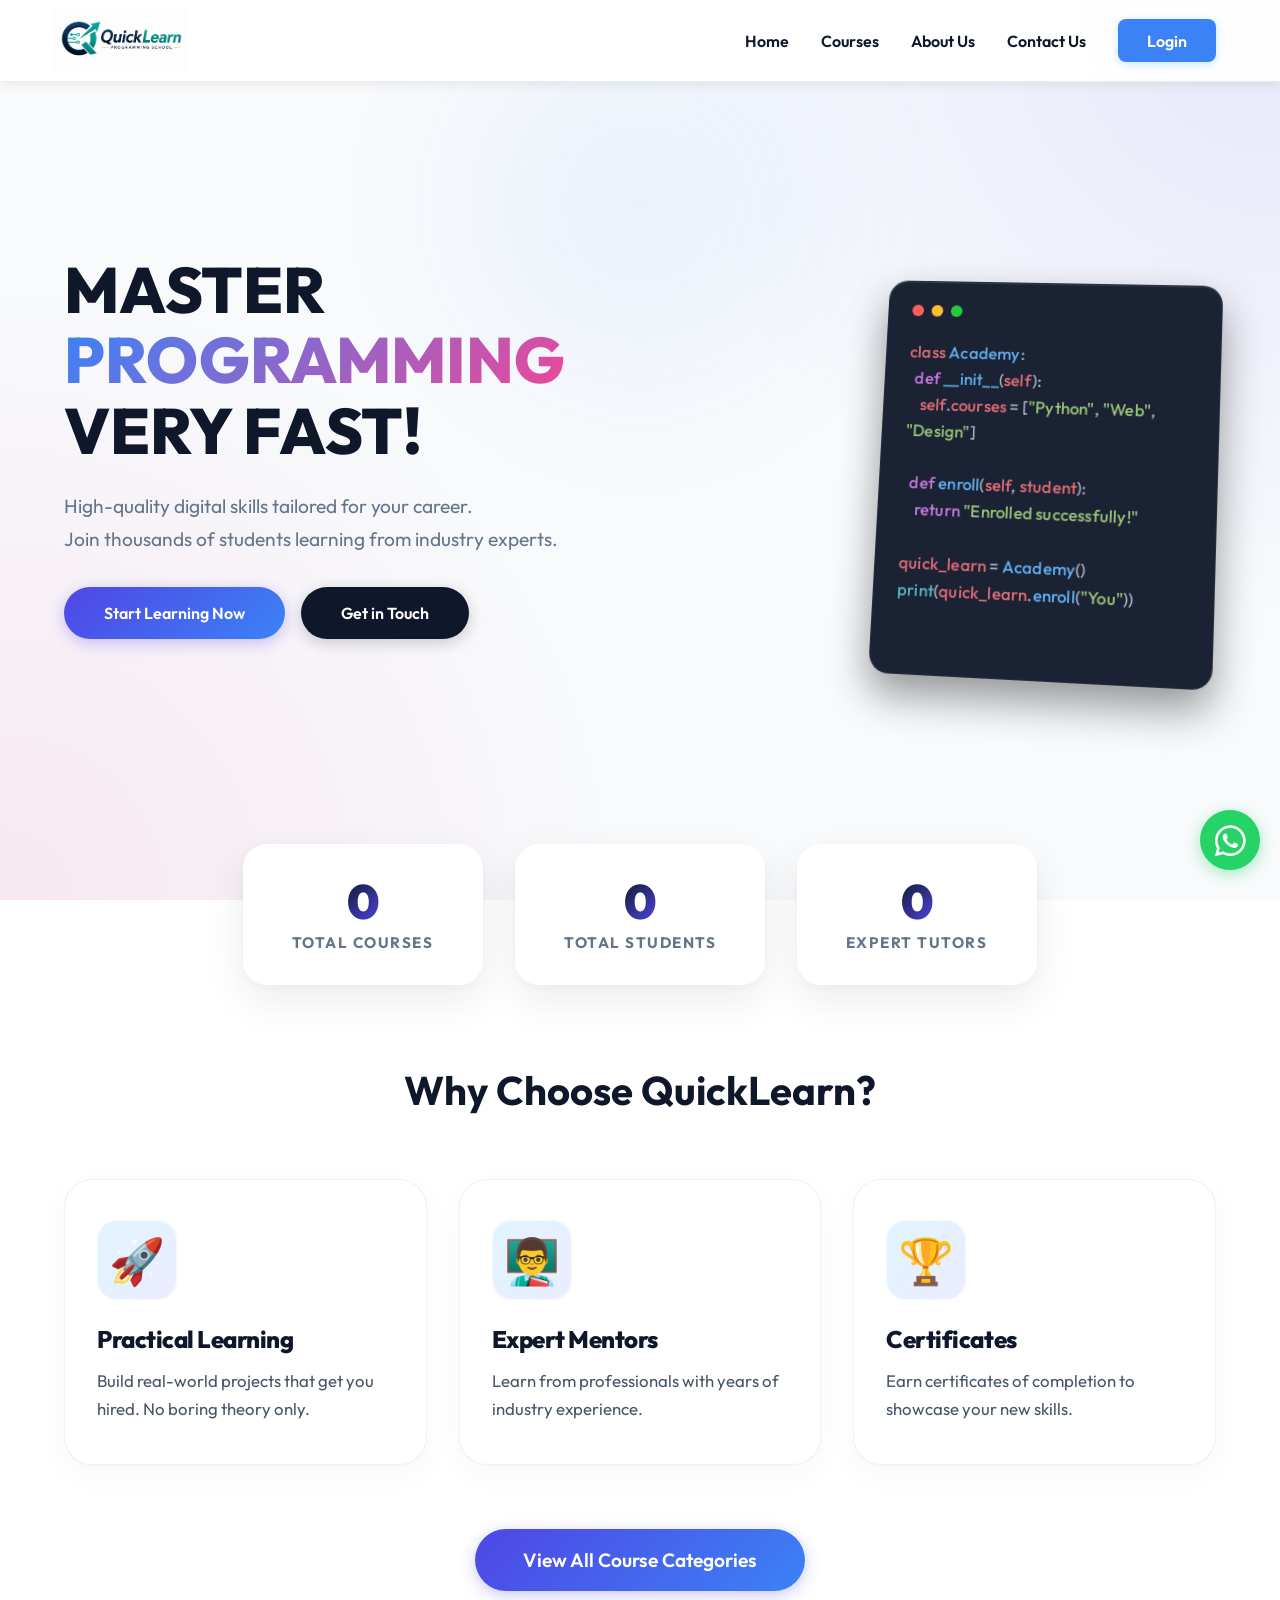
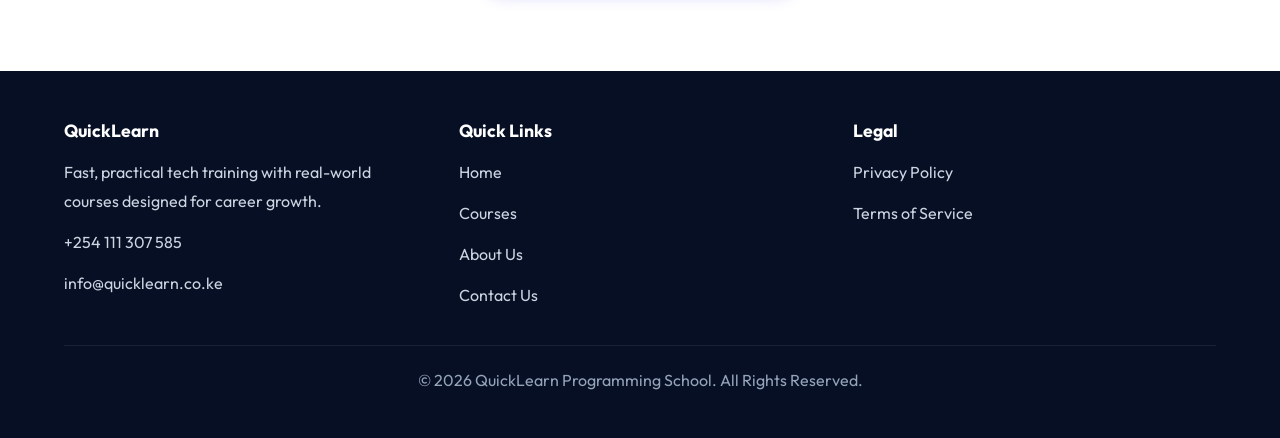
==== commit 6297e07d: "feat: add dynamic stats api and improve hero styles" ====
--- a/static/index.html
+++ b/static/index.html
@@ -28,11 +28,11 @@
     <header id="home" class="hero">
         <div class="hero-content home-hero-content">
             <!-- badge removed per request -->
-            <h1>MASTER <br><span class="highlight">PROGRAMMING</span> <br>VERY FAST!</h1>
+            <h1>MASTER <br><span class="highlight text-gradient">PROGRAMMING</span> <br>VERY FAST!</h1>
             <p>High-quality digital skills tailored for your career. <br>Join thousands of students learning from industry experts.</p>
             <div class="hero-buttons">
-                <a href="/courses" class="btn btn-primary" style="background: var(--primary-accent); padding: 1rem 2.5rem;">Start Learning Now</a>
-                <a href="#contact" class="btn btn-secondary" style="background: var(--primary-dark); padding: 1rem 2.5rem;">Get in Touch</a>
+                <a href="/courses" class="btn btn-primary" style="padding: 1rem 2.5rem;">Start Learning Now</a>
+                <a href="/contact" class="btn btn-secondary" style="padding: 1rem 2.5rem;">Get in Touch</a>
             </div>
         </div>
         <div class="hero-image">
@@ -60,15 +60,15 @@
     <section id="features" class="services-section" style="background: white;">
         <div class="stats-banner">
             <div class="stat-item">
-                <div class="stat-number">15+</div>
+                <div class="stat-number" id="stat-courses">0</div>
                 <div class="stat-label">Total Courses</div>
             </div>
             <div class="stat-item">
-                <div class="stat-number">5M+</div>
+                <div class="stat-number" id="stat-students">0</div>
                 <div class="stat-label">Total Students</div>
             </div>
             <div class="stat-item">
-                <div class="stat-number">20+</div>
+                <div class="stat-number" id="stat-tutors">0</div>
                 <div class="stat-label">Expert Tutors</div>
             </div>
         </div>
--- a/static/css/style.css
+++ b/static/css/style.css
@@ -1,20 +1,22 @@
  :root {
-     --primary-dark: #0B1B3D;
-    --primary-light: #00A8FF;
-    --primary-accent: #6366f1;
-    --accent: #FF7A00;
-    --success: #22c55e;
-    --white: #FFFFFF;
-    --bg-light: #F8FAFC;
-    --bg-card: #FFFFFF;
-    --text-main: #0B1B3D;
-    --text-muted: #475569;
-    --glass-bg: rgba(255, 255, 255, 0.7);
-    --glass-border: rgba(255, 255, 255, 0.4);
+    --primary-dark: #0f172a;
+    --primary-light: #3b82f6;
+    --primary-accent: #4f46e5;
+    --accent: #ec4899;
+    --success: #10b981;
+    --white: #ffffff;
+    --bg-light: #f8fafc;
+    --bg-card: #ffffff;
+    --text-main: #0f172a;
+    --text-muted: #64748b;
+    --glass-bg: rgba(255, 255, 255, 0.85);
+    --glass-border: rgba(255, 255, 255, 0.5);
     --shadow-sm: 0 1px 2px 0 rgb(0 0 0 / 0.05);
-    --shadow-md: 0 4px 6px -1px rgb(0 0 0 / 0.1), 0 2px 4px -2px rgb(0 0 0 / 0.1);
-    --shadow-lg: 0 10px 15px -3px rgb(0 0 0 / 0.1), 0 4px 6px -4px rgb(0 0 0 / 0.1);
-    --shadow-xl: 0 20px 25px -5px rgb(0 0 0 / 0.1), 0 8px 10px -6px rgb(0 0 0 / 0.1);
+    --shadow-md: 0 4px 6px -1px rgb(0 0 0 / 0.1), 0 2px 4px -2px rgb(0 0 0 / 0.05);
+    --shadow-lg: 0 10px 15px -3px rgb(0 0 0 / 0.1), 0 4px 6px -4px rgb(0 0 0 / 0.05);
+    --shadow-xl: 0 20px 25px -5px rgb(0 0 0 / 0.1), 0 8px 10px -6px rgb(0 0 0 / 0.05);
+    --glow-primary: 0 0 20px rgba(79, 70, 229, 0.4);
+    --glow-secondary: 0 0 20px rgba(236, 72, 153, 0.4);
 }
 
 * {
@@ -555,7 +557,9 @@
     justify-content: space-between;
     min-height: 100vh;
     padding: 6rem 5% 2rem;
-    background: linear-gradient(135deg, var(--bg-light) 0%, #E0EAF5 100%);
+    background: radial-gradient(circle at top right, rgba(79, 70, 229, 0.1) 0%, transparent 40%),
+                radial-gradient(circle at bottom left, rgba(236, 72, 153, 0.1) 0%, transparent 40%),
+                var(--bg-light);
     position: relative;
     overflow: hidden;
 }
@@ -563,16 +567,21 @@
 .hero::before {
     content: '';
     position: absolute;
-    top: -30%;
-    left: -5%;
-    width: 70vw;
-    height: 70vw;
-    background: radial-gradient(circle at 40% 35%, rgba(15,23,42,0.12) 0%, rgba(15,23,42,0.08) 28%, rgba(15,23,42,0.04) 56%, rgba(15,23,42,0) 100%);
+    top: -20%;
+    left: 20%;
+    width: 60vw;
+    height: 60vw;
+    background: radial-gradient(circle at center, rgba(59, 130, 246, 0.08) 0%, transparent 50%);
     border-radius: 50%;
-    opacity: 1;
     z-index: 0;
     pointer-events: none;
-    filter: blur(6px);
+    filter: blur(40px);
+    animation: pulseGlow 8s ease-in-out infinite alternate;
+}
+
+@keyframes pulseGlow {
+    0% { transform: scale(1); opacity: 0.8; }
+    100% { transform: scale(1.1); opacity: 1; }
 }
 
 .hero-content {
@@ -594,7 +603,7 @@
 }
 
 .home-hero-content {
-    top: -1.5rem;
+    top: -5rem;
 }
 
 .hero-content h1 {
@@ -654,27 +663,28 @@
 }
 
 .btn-primary {
+    background: linear-gradient(135deg, var(--primary-accent), var(--primary-light));
+    color: var(--white);
+    box-shadow: 0 4px 15px rgba(79, 70, 229, 0.3);
+}
+
+.btn-primary:hover {
+    background: linear-gradient(135deg, var(--primary-light), var(--primary-accent));
+    transform: translateY(-3px) scale(1.02);
+    box-shadow: 0 8px 25px rgba(59, 130, 246, 0.4);
+    color: var(--white);
+}
+
+.btn-secondary {
     background: var(--primary-dark);
     color: var(--white);
-    box-shadow: 0 4px 15px rgba(11, 27, 61, 0.2);
-}
-
-.btn-primary:hover {
-    background: var(--primary-light);
-    transform: translateY(-2px);
-    box-shadow: 0 6px 20px rgba(0, 168, 255, 0.3);
-    color: var(--white);
-}
-
-.btn-secondary {
-    background: var(--accent);
-    color: var(--white);
+    box-shadow: 0 4px 15px rgba(15, 23, 42, 0.2);
 }
 
 .btn-secondary:hover {
-    background: #e66e00;
-    transform: translateY(-2px);
-    box-shadow: 0 6px 20px rgba(255, 122, 0, 0.3);
+    background: #1e293b;
+    transform: translateY(-3px) scale(1.02);
+    box-shadow: 0 8px 25px rgba(15, 23, 42, 0.3);
     color: var(--white);
 }
 
@@ -708,9 +718,9 @@
     background: linear-gradient(135deg, var(--primary-light), var(--primary-dark));
     color: white;
     position: relative;
-    top: -3rem; /* raise the mockup visually on larger screens */
-    transform: rotate(2deg);
-    transition: transform 0.5s cubic-bezier(0.175, 0.885, 0.32, 1.275);
+    top: -3rem;
+    transform: perspective(1000px) rotateY(-5deg) rotateX(5deg) rotateZ(2deg);
+    transition: transform 0.5s cubic-bezier(0.175, 0.885, 0.32, 1.275), box-shadow 0.5s ease;
     animation: float 6s ease-in-out infinite;
 }
 
@@ -720,17 +730,19 @@
 }
 
 .mockup-card:hover {
-    transform: rotate(0deg) scale(1.05);
+    transform: perspective(1000px) rotateY(0deg) rotateX(0deg) rotateZ(0deg) scale(1.05);
+    box-shadow: 0 25px 50px rgba(79, 70, 229, 0.25), 0 0 0 1px rgba(255,255,255,0.1);
 }
 
 .mockup-card.code-mockup {
-    background: #1e1e1e;
+    background: rgba(15, 23, 42, 0.95);
+    backdrop-filter: blur(20px);
     text-align: left;
     align-items: flex-start;
     justify-content: flex-start;
     padding: 1.5rem;
-    box-shadow: 0 15px 35px rgba(0,0,0,0.3);
-    border: 1px solid #333;
+    box-shadow: 0 20px 40px rgba(0,0,0,0.4), inset 0 1px 0 rgba(255,255,255,0.1);
+    border: 1px solid rgba(255,255,255,0.05);
 }
 
 .window-controls {
@@ -751,15 +763,14 @@
 .dot.green { background: #27c93f; }
 
 .code-content {
-    font-family: 'Consolas', 'Courier New', Courier, monospace;
-    font-size: 1.1rem;
+    font-family: 'Fira Code', 'Consolas', 'Courier New', monospace;
+    font-size: 1.05rem;
     line-height: 1.6;
     width: 100%;
     overflow: hidden;
-    color: #ffffff;
-    font-weight: bold;
-    letter-spacing: 0.5px;
-    text-shadow: 0 0 5px rgba(255,255,255,0.2);
+    color: #abb2bf;
+    font-weight: 500;
+    letter-spacing: 0.2px;
 }
 
 .code-content pre {
@@ -767,12 +778,12 @@
     white-space: pre-wrap;
 }
 
-.code-content .keyword { color: #00ff00; text-shadow: 0 0 8px rgba(0,255,0,0.4); }
-.code-content .function-name { color: #00bfff; text-shadow: 0 0 8px rgba(0,191,255,0.4); }
-.code-content .variable { color: #ff3333; text-shadow: 0 0 8px rgba(255,51,51,0.4); }
-.code-content .string { color: #ffff00; text-shadow: 0 0 8px rgba(255,255,0,0.4); }
-.code-content .method { color: #ff9900; text-shadow: 0 0 8px rgba(255,153,0,0.4); }
-.code-content .number { color: #ff9900; text-shadow: 0 0 8px rgba(255,153,0,0.4); }
+.code-content .keyword { color: #c678dd; }
+.code-content .function-name { color: #61afef; }
+.code-content .variable { color: #e06c75; }
+.code-content .string { color: #98c379; }
+.code-content .method { color: #56b6c2; }
+.code-content .number { color: #d19a66; }
 
 /* Services */
 .services-section {
@@ -1585,3 +1596,23 @@
         margin-bottom: 2.5rem;
     }
 }
+
+/* Gradient Text Utility */
+.text-gradient {
+    background: linear-gradient(135deg, var(--primary-light), var(--accent));
+    -webkit-background-clip: text;
+    -webkit-text-fill-color: transparent;
+    display: inline-block;
+}
+
+/* Scroll Animation Utilities */
+.fade-up {
+    opacity: 0;
+    transform: translateY(30px);
+    transition: opacity 0.8s ease-out, transform 0.8s ease-out;
+}
+
+.fade-up.visible {
+    opacity: 1;
+    transform: translateY(0);
+}
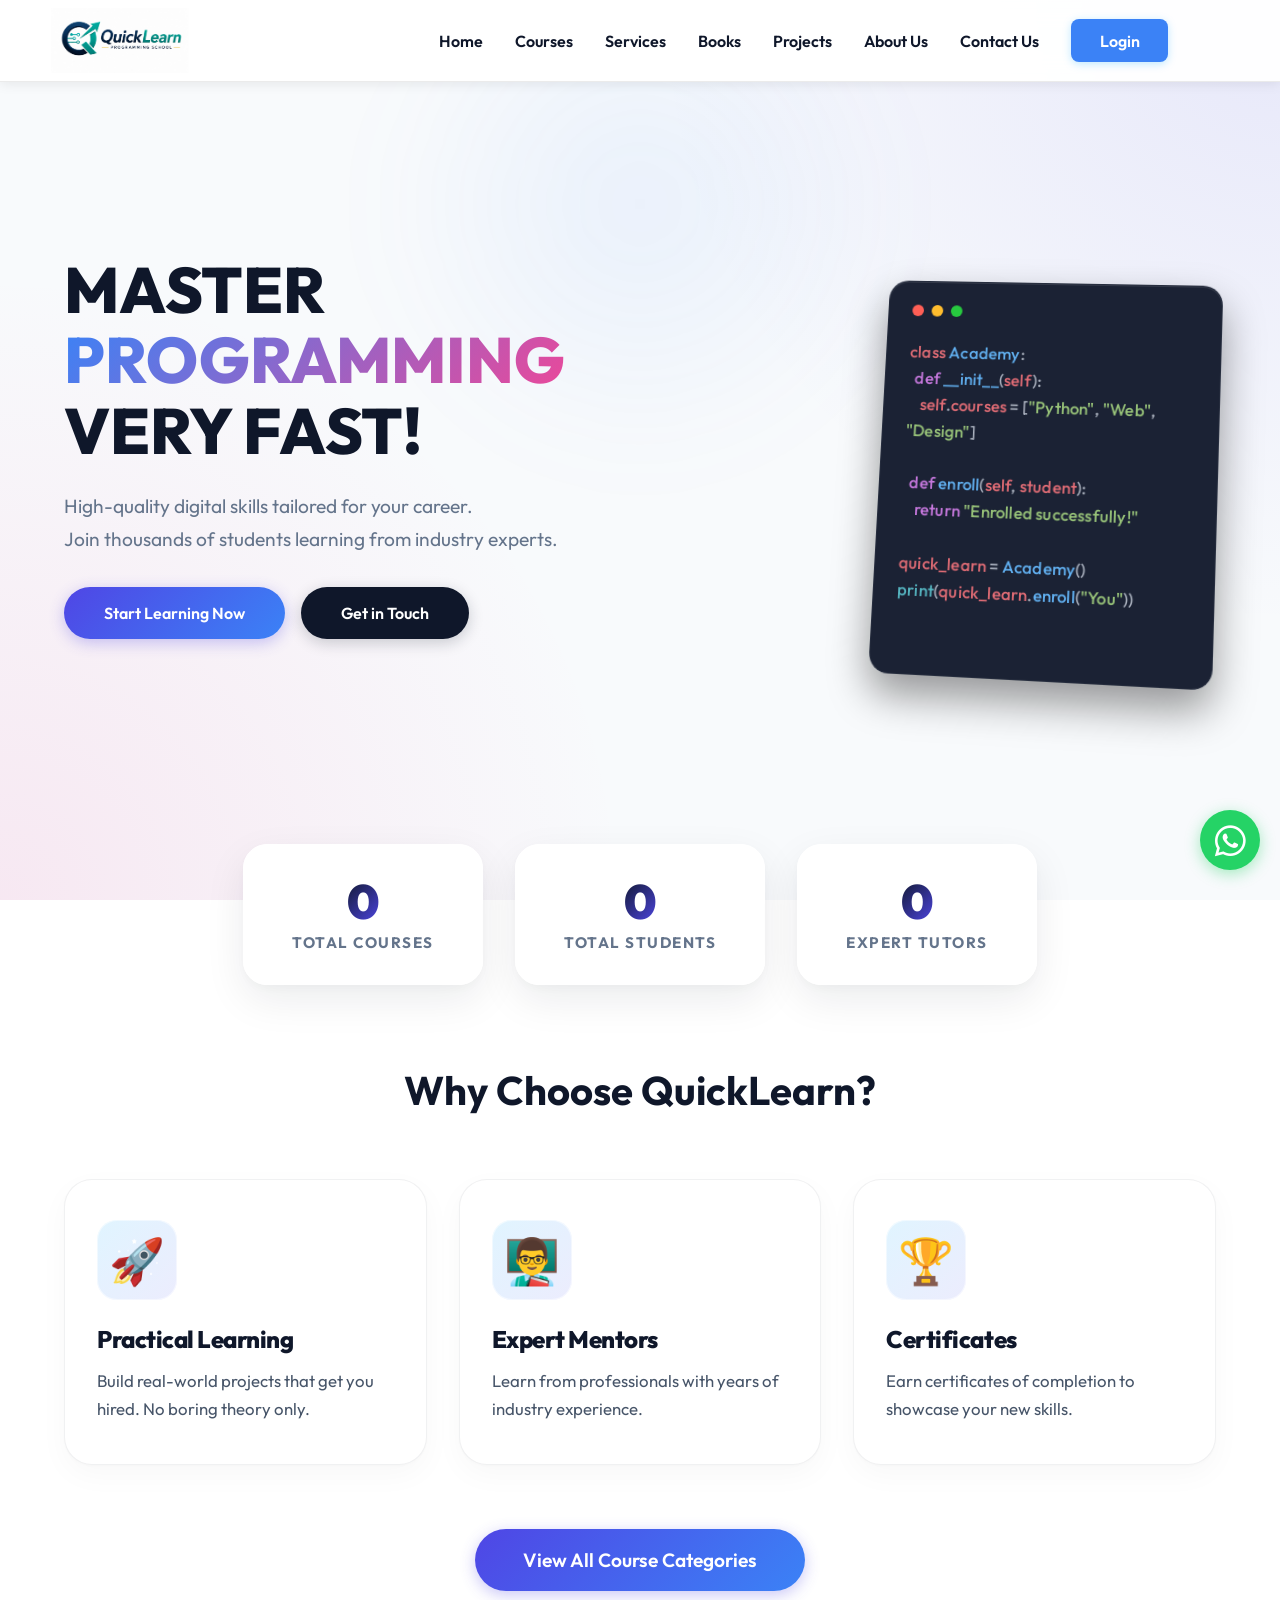
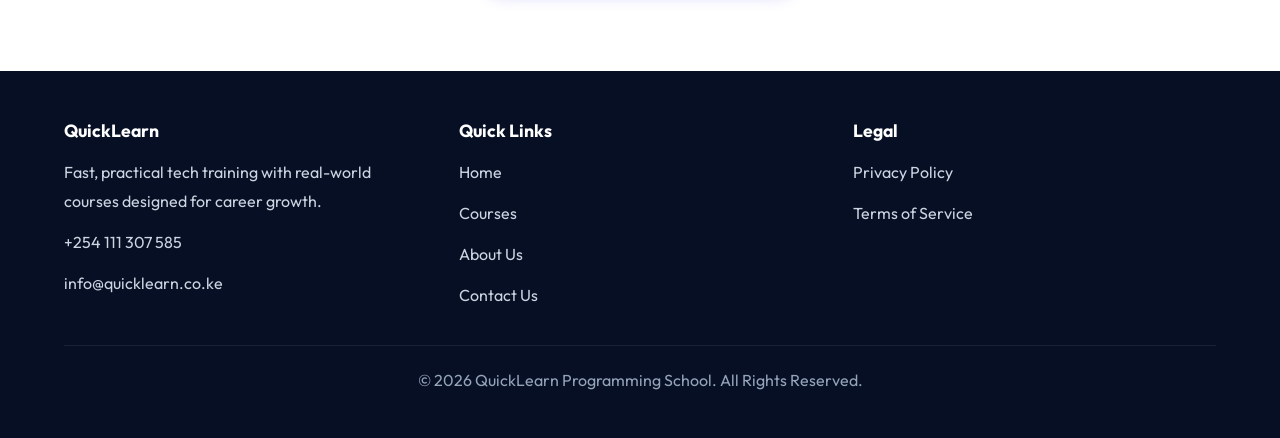
==== commit 8212a66a: "feat: add Services, Books, Projects to header and center titles" ====
--- a/static/index.html
+++ b/static/index.html
@@ -19,6 +19,9 @@
         <div class="nav-links" id="dynamic-nav">
             <a href="/">Home</a>
             <a href="/courses">Courses</a>
+            <a href="/services">Services</a>
+            <a href="/books">Books</a>
+            <a href="/projects">Projects</a>
             <a href="/about">About Us</a>
             <a href="/contact">Contact Us</a>
             <a href="/login" class="btn-auth-nav">Login</a>
--- a/static/css/style.css
+++ b/static/css/style.css
@@ -130,10 +130,11 @@
 .nav-links {
     display: flex;
     align-items: center;
+    justify-content: center;
     gap: 2rem;
     flex-wrap: nowrap;
     width: auto;
-    margin-left: auto;
+    flex: 1;
 }
 
 .nav-links a {
@@ -1275,6 +1276,13 @@
     max-width: 1200px;
     margin: 0 auto 1.5rem;
     text-align: left;
+    justify-items: start;
+    align-items: start;
+}
+
+.footer-brand,
+.footer-links {
+    text-align: left;
 }
 
 .footer-brand h3,
@@ -1457,47 +1465,173 @@
     color: var(--accent);
 }
 
+.mobile-topbar, .mobile-sidebar-overlay {
+    display: none;
+}
+
+/* Hide icons in desktop nav-links */
+@media (min-width: 769px) {
+    .nav-links a i {
+        display: none;
+    }
+}
+
 @media (max-width: 768px) {
+    .mobile-topbar {
+        display: flex;
+        align-items: center;
+        justify-content: space-between;
+        padding: 0.75rem 1rem;
+        background: var(--white);
+        border-bottom: 1px solid var(--border, #e2e8f0);
+        position: fixed;
+        top: 0;
+        left: 0;
+        width: 100%;
+        z-index: 1001;
+        box-shadow: 0 2px 10px rgba(0,0,0,0.05);
+    }
+    .mobile-toggle-btn {
+        background: none;
+        border: none;
+        font-size: 1.4rem;
+        color: #1e293b !important;
+        cursor: pointer;
+        padding: 0.5rem;
+        border-radius: 6px;
+        display: flex;
+        align-items: center;
+        justify-content: center;
+        min-width: 40px;
+        min-height: 40px;
+    }
+    .mobile-toggle-btn:active {
+        background: rgba(0,0,0,0.06);
+    }
+    .mobile-topbar-title {
+        font-size: 1.25rem;
+        font-weight: 800;
+        color: #0f172a;
+    }
+
     .navbar {
-        padding: 1rem 3%;
+        position: fixed;
+        top: 0;
+        left: -280px;
+        width: 260px;
+        height: 100vh;
+        flex-direction: column;
+        align-items: flex-start;
+        justify-content: flex-start !important;
+        padding: 0;
+        background: #0f172a !important;
+        backdrop-filter: none;
+        -webkit-backdrop-filter: none;
+        box-shadow: 4px 0 24px rgba(0,0,0,0.15);
+        z-index: 1002;
+        transition: left 0.3s cubic-bezier(0.4, 0, 0.2, 1);
+        border-bottom: none;
+        overflow-y: auto;
+    }
+    .navbar.open {
+        left: 0;
     }
 
     body {
-        padding-top: 80px;
+        padding-top: 65px !important;
+    }
+
+    .mobile-sidebar-overlay {
+        display: none;
+        position: fixed;
+        inset: 0;
+        background: rgba(15, 23, 42, 0.4);
+        backdrop-filter: blur(4px);
+        z-index: 1001;
+    }
+    .mobile-sidebar-overlay.open {
+        display: block;
+    }
+
+    /* Override padding for hero so it doesn't have too much gap */
+    body.home-page .hero {
+        padding-top: 2.5rem !important;
+    }
+    body.about-page .hero,
+    body.contact-page .hero {
+        padding-top: 2rem !important;
+    }
+
+    .logo-image {
+        display: none !important;
     }
 
     .nav-links {
-        gap: 1rem;
+        padding: 1.25rem 0;
+        margin: 0;
+        flex-direction: column;
+        gap: 0.25rem;
+        width: 100%;
+        align-items: stretch;
     }
 
     .nav-links a {
+        display: flex;
+        align-items: center;
+        gap: 0.7rem;
+        padding: 0.65rem 1.5rem;
+        color: #94a3b8 !important;
         font-size: 0.95rem;
+        font-weight: 500;
+        border-left: 3px solid transparent;
+        border-radius: 0;
+        transition: all 0.18s;
+        width: 100%;
+    }
+
+    .nav-links a.active, .nav-links a:hover {
+        background: rgba(99,102,241,0.15);
+        color: #818cf8 !important;
+        border-left-color: #818cf8;
+    }
+
+    .nav-links a i {
+        width: 20px;
+        text-align: center;
+        font-size: 1rem;
     }
 
     .btn-auth-nav {
-        padding: 0.6rem 1.2rem;
-        font-size: 0.95rem;
+        margin: 1rem 1.5rem;
+        width: calc(100% - 3rem) !important;
+        background: linear-gradient(135deg, #6366f1, #4f46e5) !important;
+        color: white !important;
+        border-radius: 8px !important;
+        justify-content: center !important;
+        padding: 0.75rem 1rem !important;
     }
 
     .hero {
         flex-direction: column;
         text-align: center;
-        padding-top: 8rem;
-        padding-bottom: 4rem;
+        padding-top: 3rem;
+        padding-bottom: 3rem;
+        min-height: auto;
     }
     
     .hero-content h1 {
-        font-size: 2.6rem;
+        font-size: 2.4rem;
         margin-bottom: 1rem;
     }
 
-    /* cancel desktop raise on smaller screens */
-    .hero-content {
-        top: 0;
+    /* cancel desktop raise and margin-top on smaller screens */
+    .hero-content, .home-hero-content {
+        top: 0 !important;
+        margin-top: 0 !important;
     }
 
     .hero-content p {
-        font-size: 1.1rem;
+        font-size: 1.05rem;
         margin-bottom: 1.5rem;
     }
     
@@ -1505,14 +1639,19 @@
         flex-direction: column;
         align-items: stretch;
         gap: 0.8rem;
-        margin-bottom: 3rem;
+        margin-bottom: 2.5rem;
         width: 100%;
-        max-width: 300px;
+        max-width: 280px;
         margin-left: auto;
         margin-right: auto;
     }
 
     .btn {
+        width: 100%;
+    }
+
+    .hero-image {
+        justify-content: center;
         width: 100%;
     }
     
@@ -1551,41 +1690,51 @@
         width: 100%;
         max-width: 320px;
         height: auto;
-        min-height: 380px;
+        min-height: 360px;
         transform: rotate(0deg);
+        margin-top: 1.5rem;
+        top: 0; /* cancel the desktop raise on smaller screens */
+    }
+
+    .stats-banner {
         margin-top: 2rem;
-        top: 0; /* cancel the desktop raise on smaller screens */
+        margin-bottom: 3.5rem;
+        gap: 1.2rem;
+    }
+
+    .stat-item {
+        padding: 1.5rem 2rem;
+        min-width: 200px;
+    }
+
+    .stat-number {
+        font-size: 2.5rem;
     }
 }
 
 @media (max-width: 480px) {
     .navbar {
-        padding: 1rem 2%;
-    }
-
-    body {
-        padding-top: 72px;
-    }
-
-    .logo {
-        font-size: 1.2rem;
-    }
+        padding: 0.6rem 0.5rem;
+        gap: 0.4rem;
+    }
+
+
 
     .nav-links {
-        gap: 0.8rem;
+        gap: 0.4rem 0.6rem;
     }
 
     .nav-links a {
-        font-size: 0.9rem;
+        font-size: 0.82rem;
     }
 
     .btn-auth-nav {
-        padding: 0.5rem 1rem;
-        font-size: 0.9rem;
+        padding: 0.35rem 0.75rem;
+        font-size: 0.82rem;
     }
 
     .hero-content h1 {
-        font-size: 2.2rem;
+        font-size: 1.95rem;
     }
 
     .service-card {
@@ -1593,7 +1742,16 @@
     }
 
     .section-header {
-        margin-bottom: 2.5rem;
+        margin-bottom: 2rem;
+    }
+
+    .stat-item {
+        padding: 1.25rem 1.5rem;
+        min-width: 180px;
+    }
+
+    .stat-number {
+        font-size: 2.2rem;
     }
 }
 
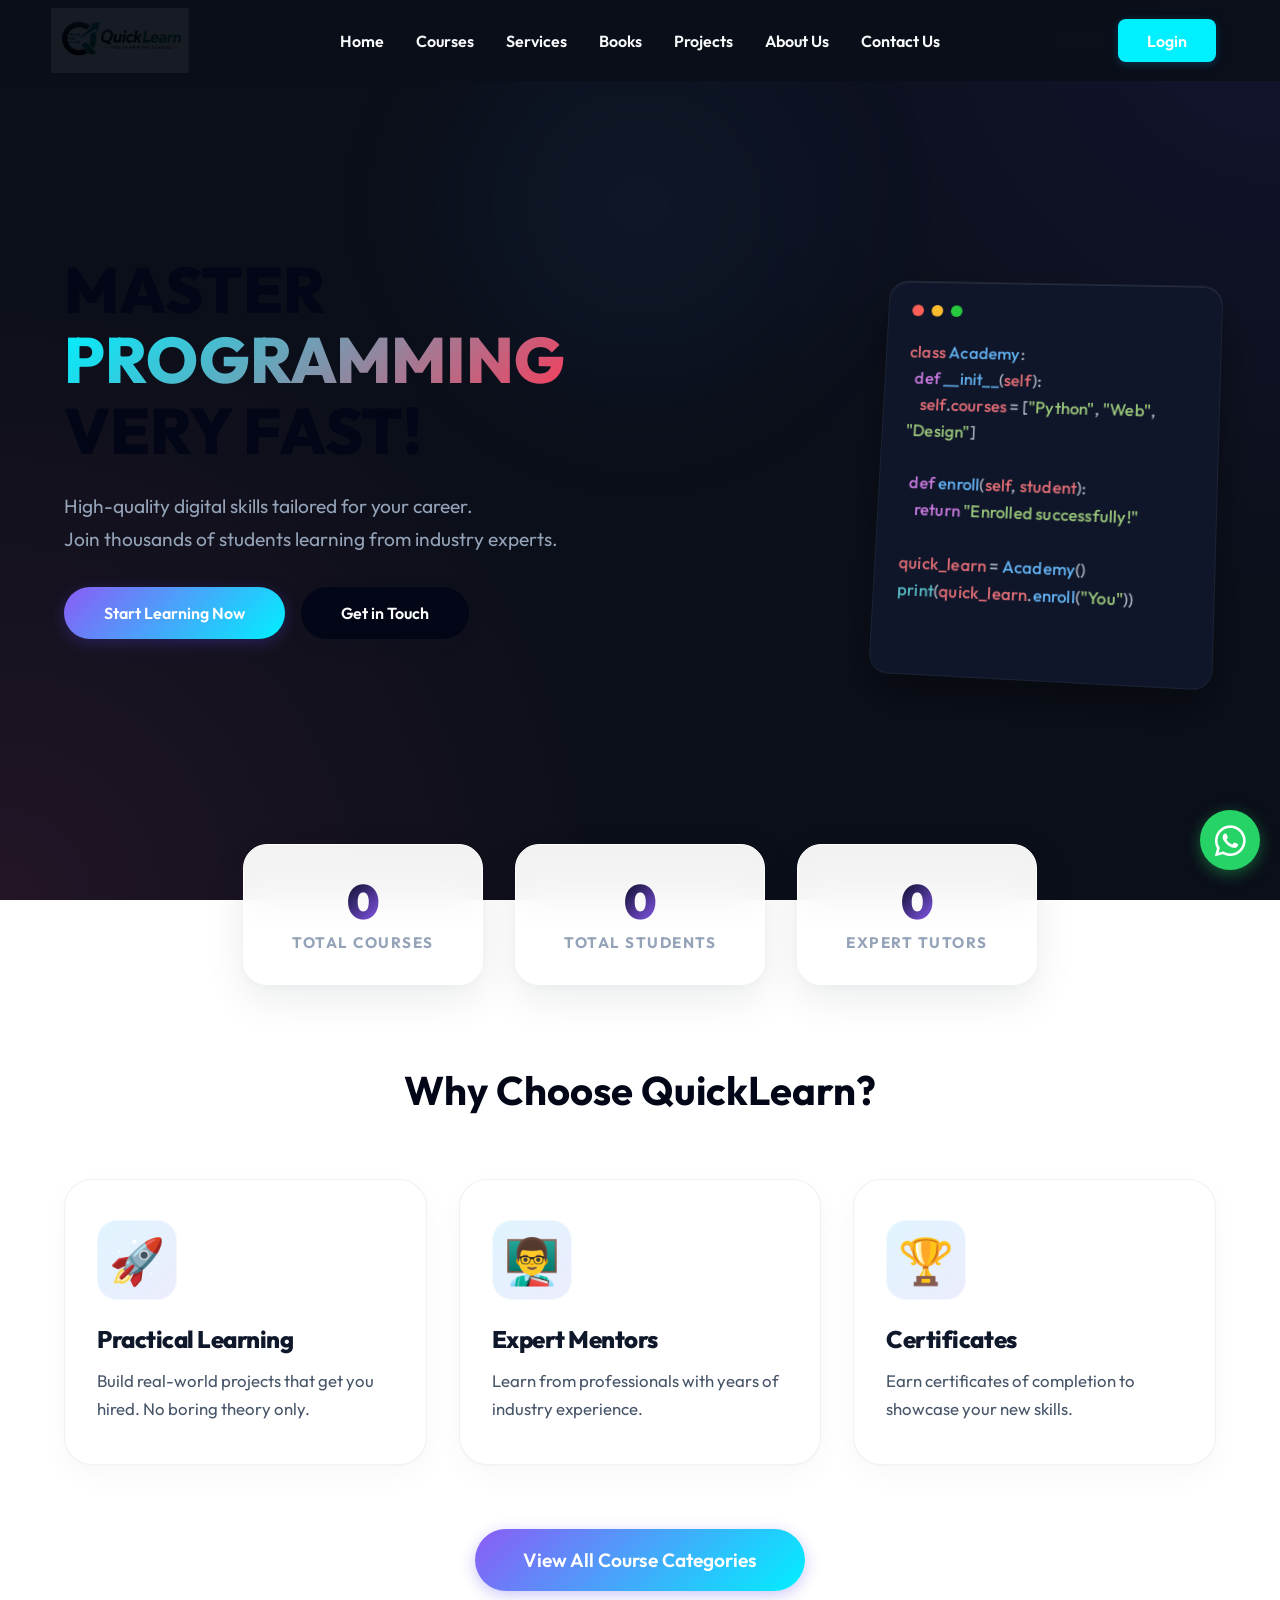
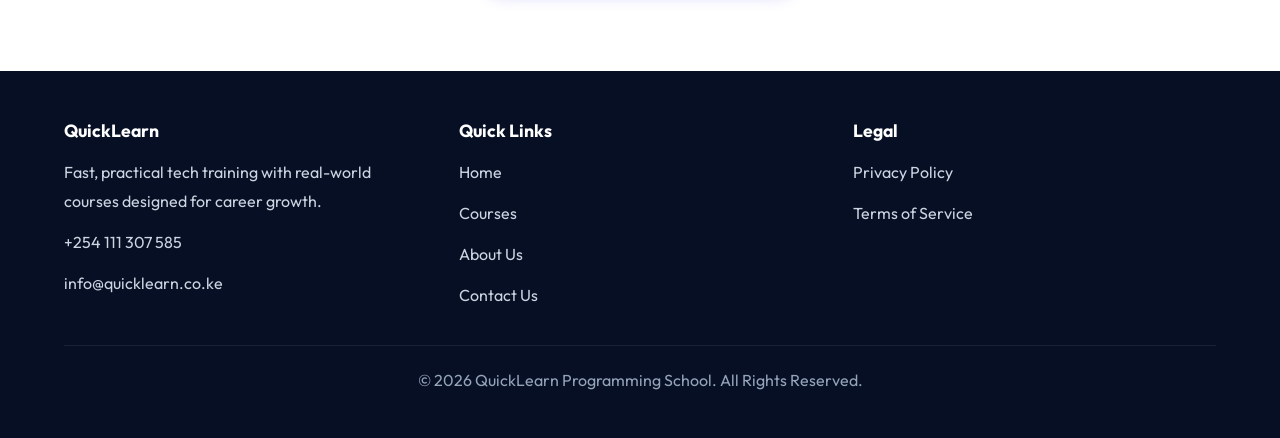
==== commit 1c1e75ac: "feat: apply modern tech dark mode and center nav links independently from auth" ====
--- a/static/index.html
+++ b/static/index.html
@@ -17,14 +17,18 @@
             <img src="/static/images/logo.jpeg" alt="QuickLearn Logo">
         </a>
         <div class="nav-links" id="dynamic-nav">
-            <a href="/">Home</a>
-            <a href="/courses">Courses</a>
-            <a href="/services">Services</a>
-            <a href="/books">Books</a>
-            <a href="/projects">Projects</a>
-            <a href="/about">About Us</a>
-            <a href="/contact">Contact Us</a>
-            <a href="/login" class="btn-auth-nav">Login</a>
+            <div class="nav-center-links">
+                <a href="/">Home</a>
+                <a href="/courses">Courses</a>
+                <a href="/services">Services</a>
+                <a href="/books">Books</a>
+                <a href="/projects">Projects</a>
+                <a href="/about">About Us</a>
+                <a href="/contact">Contact Us</a>
+            </div>
+            <div class="nav-right-links">
+                <a href="/login" class="btn-auth-nav">Login</a>
+            </div>
         </div>
     </nav>
 
--- a/static/css/style.css
+++ b/static/css/style.css
@@ -1,22 +1,22 @@
  :root {
-    --primary-dark: #0f172a;
-    --primary-light: #3b82f6;
-    --primary-accent: #4f46e5;
-    --accent: #ec4899;
+    --primary-dark: #020617;
+    --primary-light: #00F0FF;
+    --primary-accent: #8B5CF6;
+    --accent: #F43F5E;
     --success: #10b981;
     --white: #ffffff;
-    --bg-light: #f8fafc;
-    --bg-card: #ffffff;
-    --text-main: #0f172a;
-    --text-muted: #64748b;
-    --glass-bg: rgba(255, 255, 255, 0.85);
-    --glass-border: rgba(255, 255, 255, 0.5);
-    --shadow-sm: 0 1px 2px 0 rgb(0 0 0 / 0.05);
-    --shadow-md: 0 4px 6px -1px rgb(0 0 0 / 0.1), 0 2px 4px -2px rgb(0 0 0 / 0.05);
-    --shadow-lg: 0 10px 15px -3px rgb(0 0 0 / 0.1), 0 4px 6px -4px rgb(0 0 0 / 0.05);
-    --shadow-xl: 0 20px 25px -5px rgb(0 0 0 / 0.1), 0 8px 10px -6px rgb(0 0 0 / 0.05);
-    --glow-primary: 0 0 20px rgba(79, 70, 229, 0.4);
-    --glow-secondary: 0 0 20px rgba(236, 72, 153, 0.4);
+    --bg-light: #0B0F19;
+    --bg-card: #111827;
+    --text-main: #F8FAFC;
+    --text-muted: #94A3B8;
+    --glass-bg: rgba(17, 24, 39, 0.7);
+    --glass-border: rgba(255, 255, 255, 0.1);
+    --shadow-sm: 0 1px 2px 0 rgb(0 0 0 / 0.2);
+    --shadow-md: 0 4px 6px -1px rgb(0 0 0 / 0.3), 0 2px 4px -2px rgb(0 0 0 / 0.2);
+    --shadow-lg: 0 10px 15px -3px rgb(0 0 0 / 0.4), 0 4px 6px -4px rgb(0 0 0 / 0.2);
+    --shadow-xl: 0 20px 25px -5px rgb(0 0 0 / 0.5), 0 8px 10px -6px rgb(0 0 0 / 0.3);
+    --glow-primary: 0 0 20px rgba(0, 240, 255, 0.4);
+    --glow-secondary: 0 0 20px rgba(139, 92, 246, 0.4);
 }
 
 * {
@@ -80,11 +80,11 @@
     align-items: center;
     padding: 0.5rem 5% 0.5rem 4%;
     min-height: 65px;
-    background: rgba(255, 255, 255, 0.95);
+    background: rgba(11, 15, 25, 0.95);
     backdrop-filter: blur(15px);
     -webkit-backdrop-filter: blur(15px);
-    border-bottom: 1px solid rgba(0, 0, 0, 0.08);
-    box-shadow: 0 2px 12px rgba(0, 0, 0, 0.08);
+    border-bottom: none;
+    box-shadow: none;
     position: fixed;
     width: 100%;
     top: 0;
@@ -96,7 +96,7 @@
 .logo {
     font-size: 1.4rem;
     font-weight: 800;
-    color: var(--primary-dark);
+    color: var(--text-main);
     white-space: nowrap;
     flex-shrink: 0;
     transition: all 0.3s ease;
@@ -130,16 +130,31 @@
 .nav-links {
     display: flex;
     align-items: center;
-    justify-content: center;
+    justify-content: flex-end;
     gap: 2rem;
     flex-wrap: nowrap;
     width: auto;
     flex: 1;
 }
 
+.nav-center-links {
+    position: absolute;
+    left: 50%;
+    transform: translateX(-50%);
+    display: flex;
+    gap: 2rem;
+    align-items: center;
+}
+
+.nav-right-links {
+    display: flex;
+    gap: 1rem;
+    align-items: center;
+}
+
 .nav-links a {
     text-decoration: none;
-    color: var(--primary-dark);
+    color: var(--text-main);
     font-weight: 600;
     transition: all 0.3s ease;
     white-space: nowrap;
@@ -250,12 +265,12 @@
 }
 
 .udemy-card {
-    background: linear-gradient(180deg, rgba(255,255,255,0.96), rgba(245,247,250,0.96));
+    background: linear-gradient(180deg, rgba(17, 24, 39, 0.96), rgba(31, 41, 55, 0.96));
     border-radius: 20px;
     overflow: hidden;
     transition: transform 0.3s ease, box-shadow 0.3s ease, border-color 0.3s ease;
-    border: 1px solid rgba(148, 163, 184, 0.22);
-    box-shadow: 0 12px 32px rgba(15, 23, 42, 0.10);
+    border: 1px solid rgba(255, 255, 255, 0.1);
+    box-shadow: 0 12px 32px rgba(0, 0, 0, 0.4);
     cursor: pointer;
     display: flex;
     flex-direction: column;
@@ -301,7 +316,7 @@
 .card-title {
     font-size: 1.05rem;
     font-weight: 800;
-    color: #0f172a;
+    color: var(--text-main);
     margin-bottom: 0.55rem;
     line-height: 1.25;
 }
@@ -318,17 +333,17 @@
     border-radius: 999px;
     font-size: 0.73rem;
     font-weight: 700;
-    color: #334155;
-    background: #f8fafc;
-    border: 1px solid rgba(148, 163, 184, 0.18);
+    color: #cbd5e1;
+    background: rgba(255, 255, 255, 0.05);
+    border: 1px solid rgba(255, 255, 255, 0.1);
     display: inline-flex;
     align-items: center;
     gap: 0.22rem;
 }
 
 .tag.rating {
-    color: #92400e;
-    background: rgba(253, 230, 138, 0.35);
+    color: #fbbf24;
+    background: rgba(245, 158, 11, 0.15);
     border-color: rgba(245, 158, 11, 0.25);
 }
 
@@ -349,7 +364,7 @@
 .price-tag {
     font-size: 1rem;
     font-weight: 800;
-    color: #111827;
+    color: var(--text-main);
 }
 
 .btn-enroll-premium {
@@ -406,7 +421,7 @@
     width: min(980px, 100%);
     max-height: min(92vh, 860px);
     overflow-y: auto;
-    background: #ffffff;
+    background: var(--bg-card);
     border-radius: 28px;
     box-shadow: var(--shadow-xl);
     padding: 1.5rem;
@@ -471,7 +486,7 @@
 }
 
 .course-detail-rating {
-    color: #0f172a;
+    color: var(--text-main);
     font-weight: 800;
     display: inline-flex;
     align-items: center;
@@ -495,7 +510,7 @@
 .course-detail-price {
     font-size: 1.6rem;
     font-weight: 900;
-    color: var(--primary-dark);
+    color: var(--primary-light);
 }
 
 @media (max-width: 820px) {
@@ -532,11 +547,11 @@
 }
 
 .stat-card {
-    background: white;
+    background: var(--bg-card);
     padding: 1.5rem;
     border-radius: 20px;
     box-shadow: var(--shadow-md);
-    border: 1px solid rgba(0,0,0,0.05);
+    border: 1px solid rgba(255, 255, 255, 0.05);
 }
 
 .stat-card h4 {
@@ -548,7 +563,7 @@
 .stat-card .value {
     font-size: 2rem;
     font-weight: 800;
-    color: var(--primary-dark);
+    color: var(--primary-light);
 }
 
 /* Hero Section */
@@ -789,7 +804,7 @@
 /* Services */
 .services-section {
     padding: 5rem 5%;
-    background: var(--white);
+    background: var(--bg-card);
 }
 
 /* FAQ Section */
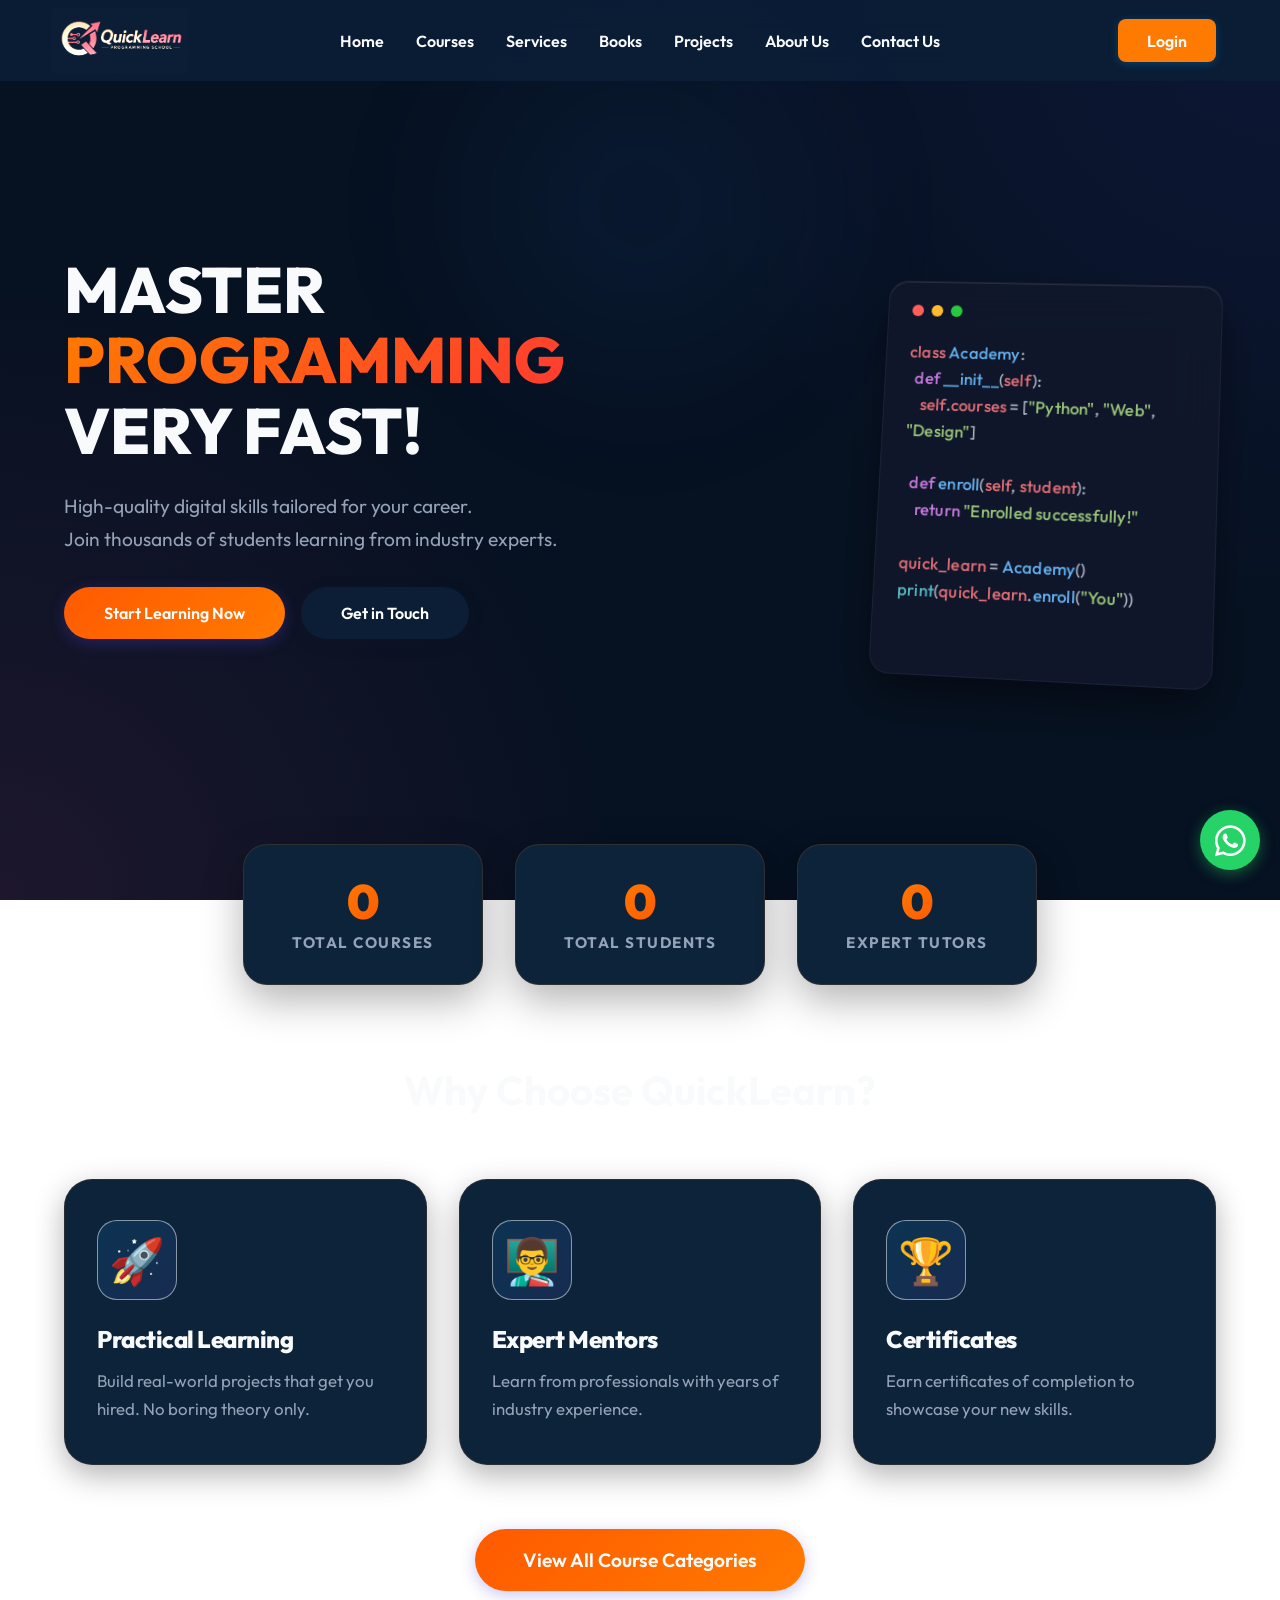
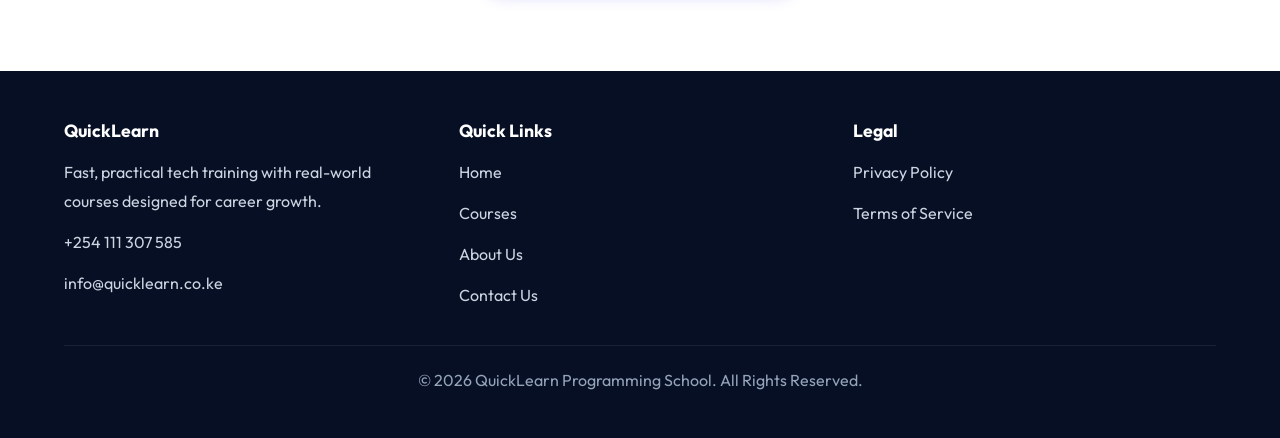
==== commit f256d0a8: "Add favicon link referencing logo.jpeg to all HTML pages in static folder" ====
--- a/static/index.html
+++ b/static/index.html
@@ -1,6 +1,8 @@
 <!DOCTYPE html>
 <html lang="en">
 <head>
+    <link rel="icon" href="/static/images/logo.jpeg" type="image/jpeg">
+
     <meta charset="UTF-8">
     <meta name="viewport" content="width=device-width, initial-scale=1.0">
     <title>Master Programming | QuickLearn Programming School</title>
--- a/static/css/style.css
+++ b/static/css/style.css
@@ -1,22 +1,22 @@
  :root {
-    --primary-dark: #020617;
-    --primary-light: #00F0FF;
-    --primary-accent: #8B5CF6;
-    --accent: #F43F5E;
-    --success: #10b981;
+    --primary-dark: #0B1E36;
+    --primary-light: #FF7A00;
+    --primary-accent: #FF5A00;
+    --accent: #FF3B30;
+    --success: #34C759;
     --white: #ffffff;
-    --bg-light: #0B0F19;
-    --bg-card: #111827;
+    --bg-light: #061121;
+    --bg-card: #0D233A;
     --text-main: #F8FAFC;
     --text-muted: #94A3B8;
-    --glass-bg: rgba(17, 24, 39, 0.7);
-    --glass-border: rgba(255, 255, 255, 0.1);
+    --glass-bg: rgba(13, 35, 58, 0.7);
+    --glass-border: rgba(255, 122, 0, 0.2);
     --shadow-sm: 0 1px 2px 0 rgb(0 0 0 / 0.2);
     --shadow-md: 0 4px 6px -1px rgb(0 0 0 / 0.3), 0 2px 4px -2px rgb(0 0 0 / 0.2);
     --shadow-lg: 0 10px 15px -3px rgb(0 0 0 / 0.4), 0 4px 6px -4px rgb(0 0 0 / 0.2);
     --shadow-xl: 0 20px 25px -5px rgb(0 0 0 / 0.5), 0 8px 10px -6px rgb(0 0 0 / 0.3);
-    --glow-primary: 0 0 20px rgba(0, 240, 255, 0.4);
-    --glow-secondary: 0 0 20px rgba(139, 92, 246, 0.4);
+    --glow-primary: 0 0 20px rgba(255, 122, 0, 0.4);
+    --glow-secondary: 0 0 20px rgba(255, 90, 0, 0.4);
 }
 
 * {
@@ -80,7 +80,7 @@
     align-items: center;
     padding: 0.5rem 5% 0.5rem 4%;
     min-height: 65px;
-    background: rgba(11, 15, 25, 0.95);
+    background: rgba(11, 30, 54, 0.95);
     backdrop-filter: blur(15px);
     -webkit-backdrop-filter: blur(15px);
     border-bottom: none;
@@ -124,7 +124,8 @@
     object-fit: contain;
     transform: scale(2.5);
     transform-origin: center left;
-    mix-blend-mode: multiply;
+    filter: invert(1) brightness(1.2);
+    mix-blend-mode: screen;
 }
 
 .nav-links {
@@ -265,7 +266,7 @@
 }
 
 .udemy-card {
-    background: linear-gradient(180deg, rgba(17, 24, 39, 0.96), rgba(31, 41, 55, 0.96));
+    background: linear-gradient(180deg, rgba(13, 35, 58, 0.96), rgba(6, 17, 33, 0.96));
     border-radius: 20px;
     overflow: hidden;
     transition: transform 0.3s ease, box-shadow 0.3s ease, border-color 0.3s ease;
@@ -626,7 +627,7 @@
     font-size: 4rem;
     font-weight: 800;
     line-height: 1.1;
-    color: var(--primary-dark);
+    color: var(--text-main);
     margin-bottom: 1.5rem;
 }
 
@@ -814,16 +815,17 @@
 }
 
 .faq-card {
-    background: var(--white);
+    background: var(--bg-card);
     border-radius: 18px;
     padding: 2rem 2.5rem;
     box-shadow: var(--shadow-md);
     max-width: 1100px;
     margin: 0 auto;
+    border: 1px solid rgba(255, 122, 0, 0.12);
 }
 
 .faq-card details {
-    border-bottom: 1px solid rgba(15, 23, 42, 0.06);
+    border-bottom: 1px solid rgba(255, 255, 255, 0.07);
     padding: 1.15rem 0;
 }
 
@@ -836,7 +838,7 @@
     cursor: pointer;
     font-weight: 700;
     font-size: 1.15rem;
-    color: var(--primary-dark);
+    color: var(--text-main);
     outline: none;
 }
 
@@ -882,14 +884,14 @@
 }
 
 .stat-item {
-    background: rgba(255, 255, 255, 0.95);
+    background: var(--bg-card);
     backdrop-filter: blur(20px);
     -webkit-backdrop-filter: blur(20px);
     padding: 2rem 3rem;
     border-radius: 24px;
     text-align: center;
-    box-shadow: 0 15px 40px rgba(15, 23, 42, 0.08), 0 4px 12px rgba(15, 23, 42, 0.03);
-    border: 1px solid rgba(255, 255, 255, 1);
+    box-shadow: 0 15px 40px rgba(0, 0, 0, 0.3);
+    border: 1px solid rgba(255, 122, 0, 0.15);
     display: flex;
     flex-direction: column;
     align-items: center;
@@ -907,7 +909,7 @@
 .stat-number {
     font-size: 3rem;
     font-weight: 900;
-    background: linear-gradient(135deg, var(--primary-dark), var(--primary-accent));
+    background: linear-gradient(135deg, var(--primary-light), var(--primary-accent));
     -webkit-background-clip: text;
     -webkit-text-fill-color: transparent;
     line-height: 1;
@@ -928,7 +930,7 @@
 
 .section-header h2 {
     font-size: 2.5rem;
-    color: var(--primary-dark);
+    color: var(--text-main);
 }
 
 .section-header p {
@@ -943,13 +945,13 @@
 }
 
 .service-card {
-    background: #ffffff;
+    background: var(--bg-card);
     border-radius: 28px;
     padding: 2.5rem 2rem;
     text-align: left;
     transition: all 0.5s cubic-bezier(0.25, 0.8, 0.25, 1);
-    border: 1px solid rgba(15, 23, 42, 0.06);
-    box-shadow: 0 10px 30px rgba(15, 23, 42, 0.03), 0 1px 3px rgba(15, 23, 42, 0.02);
+    border: 1px solid rgba(255, 122, 0, 0.12);
+    box-shadow: 0 10px 30px rgba(0, 0, 0, 0.3);
     position: relative;
     overflow: hidden;
     z-index: 1;
@@ -1034,7 +1036,7 @@
 }
 
 .service-card h3 {
-    color: #0f172a;
+    color: var(--text-main);
     margin-bottom: 0.8rem;
     font-size: 1.5rem;
     font-weight: 800;
@@ -1042,7 +1044,7 @@
 }
 
 .service-card p {
-    color: #475569;
+    color: var(--text-muted);
     line-height: 1.7;
     font-size: 1.05rem;
     margin: 0;
@@ -1057,11 +1059,11 @@
 .roadmap-container {
     max-width: 1000px;
     margin: 0 auto;
-    background: var(--white);
+    background: var(--bg-card);
     padding: 2rem;
     border-radius: 30px;
-    box-shadow: 0 20px 60px rgba(0, 0, 0, 0.05);
-    border: 1px solid rgba(0, 168, 255, 0.1);
+    box-shadow: 0 20px 60px rgba(0, 0, 0, 0.4);
+    border: 1px solid rgba(255, 122, 0, 0.15);
     overflow: hidden;
     display: flex;
     justify-content: center;
@@ -1082,7 +1084,7 @@
 /* Contact Section */
 .contact-section {
     padding: 5rem 5%;
-    background: linear-gradient(135deg, #eff5ff 0%, #ffffff 100%);
+    background: var(--bg-light);
     color: var(--text-main);
 }
 
@@ -1094,18 +1096,19 @@
 }
 
 .contact-info {
-    background: white;
+    background: var(--bg-card);
     border-radius: 30px;
     box-shadow: var(--shadow-lg);
     padding: 2.5rem;
     min-width: 300px;
     color: var(--text-main);
+    border: 1px solid rgba(255, 122, 0, 0.12);
 }
 
 .contact-info h2 {
     font-size: clamp(2rem, 2.6vw, 2.6rem);
     margin-bottom: 1rem;
-    color: var(--primary-dark);
+    color: var(--text-main);
 }
 
 .contact-info p {
@@ -1121,8 +1124,8 @@
 }
 
 .contact-info .contact-card {
-    background: linear-gradient(135deg, rgba(0, 168, 255, 0.12), rgba(99, 102, 241, 0.08));
-    border: 1px solid rgba(0, 168, 255, 0.15);
+    background: rgba(255, 122, 0, 0.08);
+    border: 1px solid rgba(255, 122, 0, 0.2);
     border-radius: 22px;
     padding: 1.5rem;
 }
@@ -1130,11 +1133,11 @@
 .contact-info .contact-card strong {
     display: block;
     margin-bottom: 0.5rem;
-    color: var(--primary-dark);
+    color: var(--primary-light);
 }
 
 .contact-info .contact-card a {
-    color: var(--primary-dark);
+    color: var(--text-main);
     text-decoration: none;
 }
 
@@ -1155,17 +1158,18 @@
 }
 
 .contact-form-wrapper {
-    background: linear-gradient(180deg, rgba(255,255,255,0.95), rgba(235,243,255,0.95));
+    background: var(--bg-card);
     border-radius: 30px;
     padding: 2.5rem;
     box-shadow: var(--shadow-xl);
     min-width: 300px;
+    border: 1px solid rgba(255, 122, 0, 0.12);
 }
 
 .contact-form-wrapper h3 {
     margin-bottom: 1.5rem;
     font-size: 2rem;
-    color: var(--primary-dark);
+    color: var(--text-main);
 }
 
 .form-group label {
@@ -1180,15 +1184,15 @@
     width: 100%;
     padding: 1rem;
     border-radius: 16px;
-    border: 1px solid rgba(99, 102, 241, 0.25);
-    background: rgba(255, 255, 255, 0.95);
+    border: 1px solid rgba(255, 122, 0, 0.2);
+    background: rgba(255, 255, 255, 0.05);
     color: var(--text-main);
     font-family: inherit;
 }
 
 .form-group input::placeholder,
 .form-group textarea::placeholder {
-    color: rgba(71, 85, 105, 0.5);
+    color: rgba(148, 163, 184, 0.6);
 }
 
 .btn-submit {
@@ -1246,19 +1250,19 @@
 }
 
 .contact-form-wrapper .form-group label {
-    color: var(--primary-dark);
+    color: var(--text-muted);
 }
 
 .contact-form-wrapper .form-group input,
 .contact-form-wrapper .form-group textarea {
-    border: 1px solid rgba(99, 102, 241, 0.25);
-    background: rgba(255, 255, 255, 0.95);
+    border: 1px solid rgba(255, 122, 0, 0.2);
+    background: rgba(255, 255, 255, 0.05);
     color: var(--text-main);
 }
 
 .contact-form-wrapper .form-group input::placeholder,
 .contact-form-wrapper .form-group textarea::placeholder {
-    color: rgba(71, 85, 105, 0.65);
+    color: rgba(148, 163, 184, 0.6);
 }
 
 .form-group input:focus, .form-group textarea:focus {
@@ -1380,13 +1384,14 @@
     position: relative;
     overflow: hidden;
     transition: all 0.4s cubic-bezier(0.165, 0.84, 0.44, 1);
-    background: #ffffff;
-    box-shadow: 0 10px 30px rgba(0,0,0,0.05);
-    border: 1px solid rgba(0, 0, 0, 0.05);
+    background: var(--bg-card);
+    box-shadow: 0 10px 30px rgba(0,0,0,0.35);
+    border: 1px solid rgba(255, 122, 0, 0.12);
 }
 
 .tutor-card:hover {
-    box-shadow: 0 20px 40px rgba(0, 0, 0, 0.12);
+    box-shadow: 0 20px 40px rgba(255, 122, 0, 0.15);
+    border-color: rgba(255, 122, 0, 0.3);
 }
 
 .tutor-card-wrapper {
@@ -1436,7 +1441,7 @@
 
 .tutor-info {
     padding: 1.5rem;
-    background: white;
+    background: var(--bg-card);
     display: flex;
     flex-direction: column;
     gap: 0.5rem;
@@ -1455,7 +1460,7 @@
 .tutor-name {
     font-size: 1.4rem;
     font-weight: 800;
-    color: var(--primary-dark);
+    color: var(--text-main);
     margin: 0;
 }
 
@@ -1497,8 +1502,8 @@
         align-items: center;
         justify-content: space-between;
         padding: 0.75rem 1rem;
-        background: var(--white);
-        border-bottom: 1px solid var(--border, #e2e8f0);
+        background: var(--bg-card);
+        border-bottom: 1px solid rgba(255, 122, 0, 0.15);
         position: fixed;
         top: 0;
         left: 0;
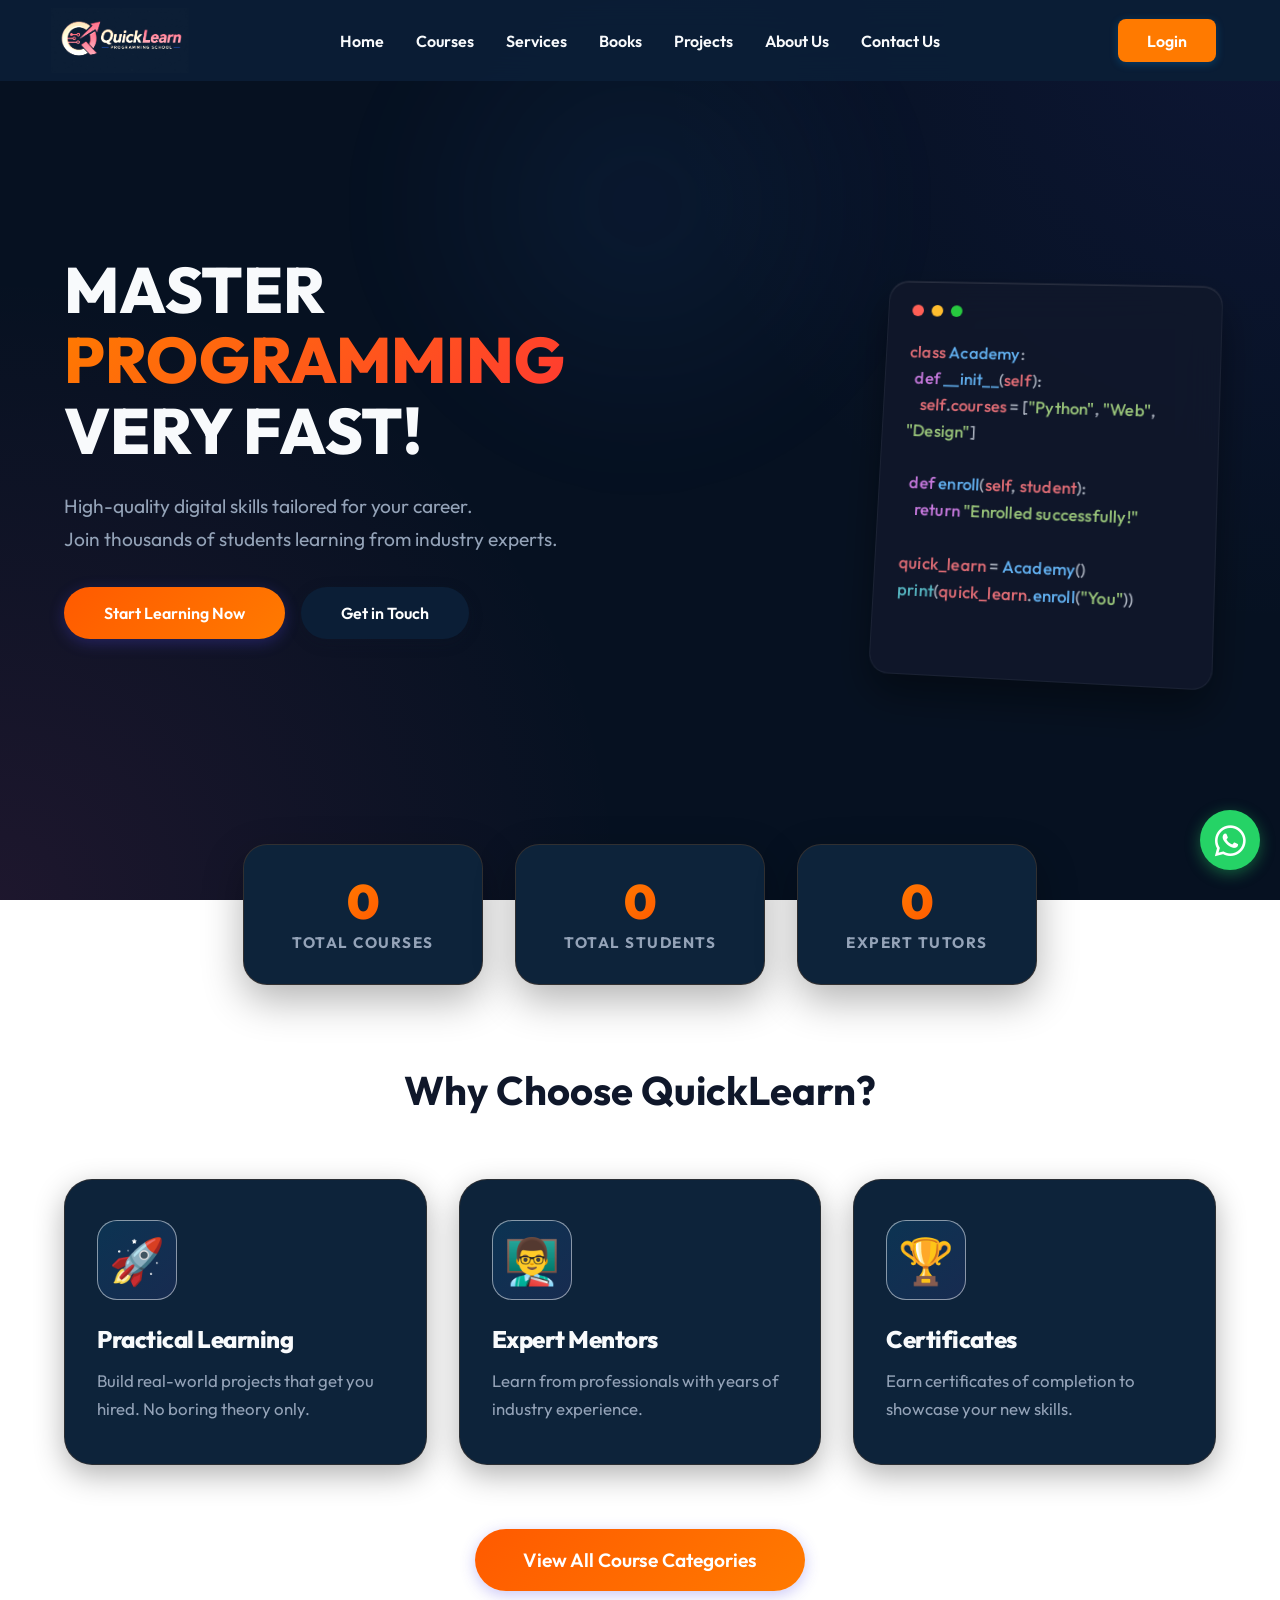
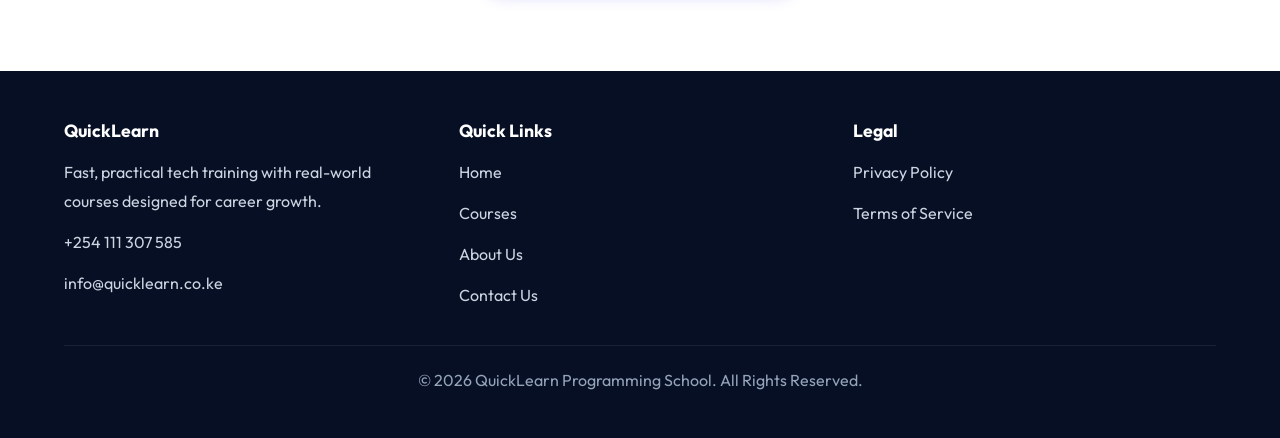
==== commit 2df113fe: "Fix: make Why Choose QuickLearn heading visible on white background" ====
--- a/static/index.html
+++ b/static/index.html
@@ -1,7 +1,7 @@
 <!DOCTYPE html>
 <html lang="en">
 <head>
-    <link rel="icon" href="/static/images/logo.jpeg" type="image/jpeg">
+    <link rel="icon" type="image/svg+xml" href="/static/images/favicon.svg">
 
     <meta charset="UTF-8">
     <meta name="viewport" content="width=device-width, initial-scale=1.0">
@@ -82,7 +82,7 @@
             </div>
         </div>
         <div class="section-header">
-            <h2>Why Choose QuickLearn?</h2>
+            <h2 style="color: #0f172a;">Why Choose QuickLearn?</h2>
         </div>
         <div class="services-grid">
             <div class="service-card">
